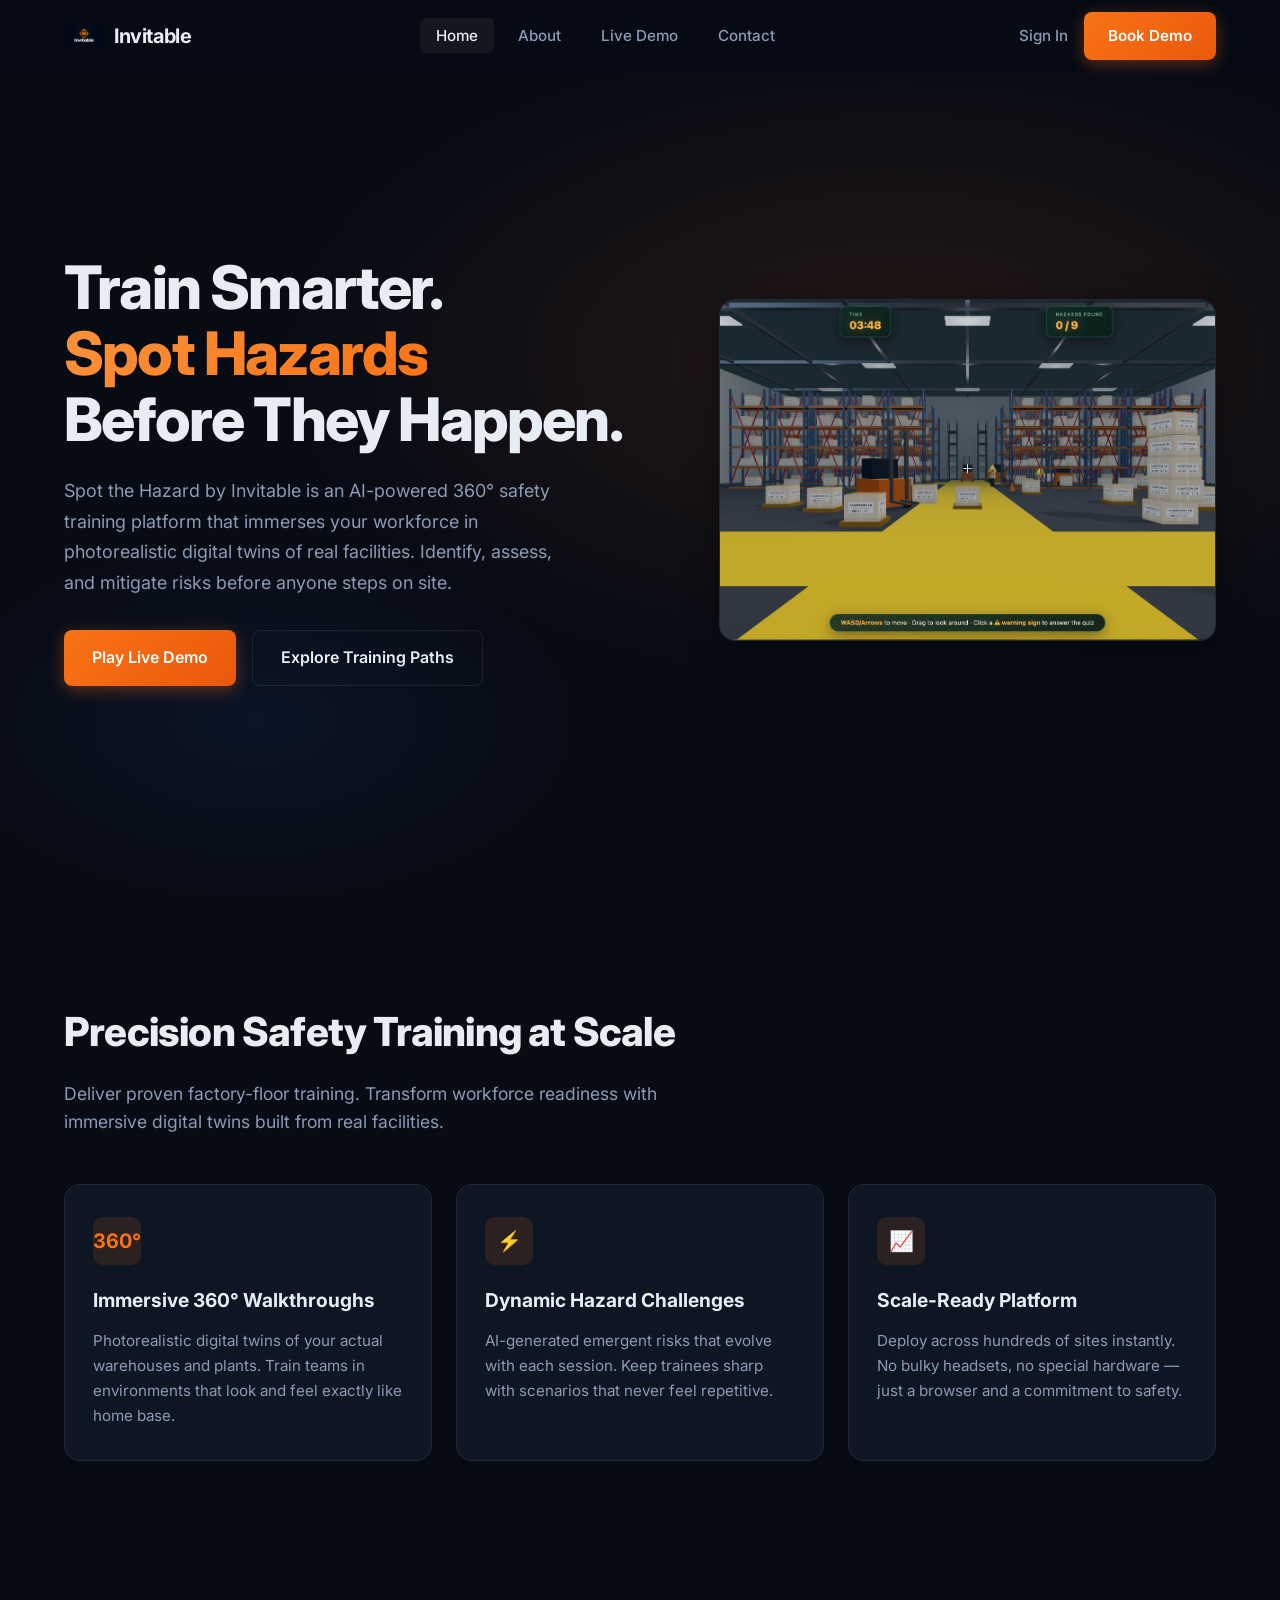
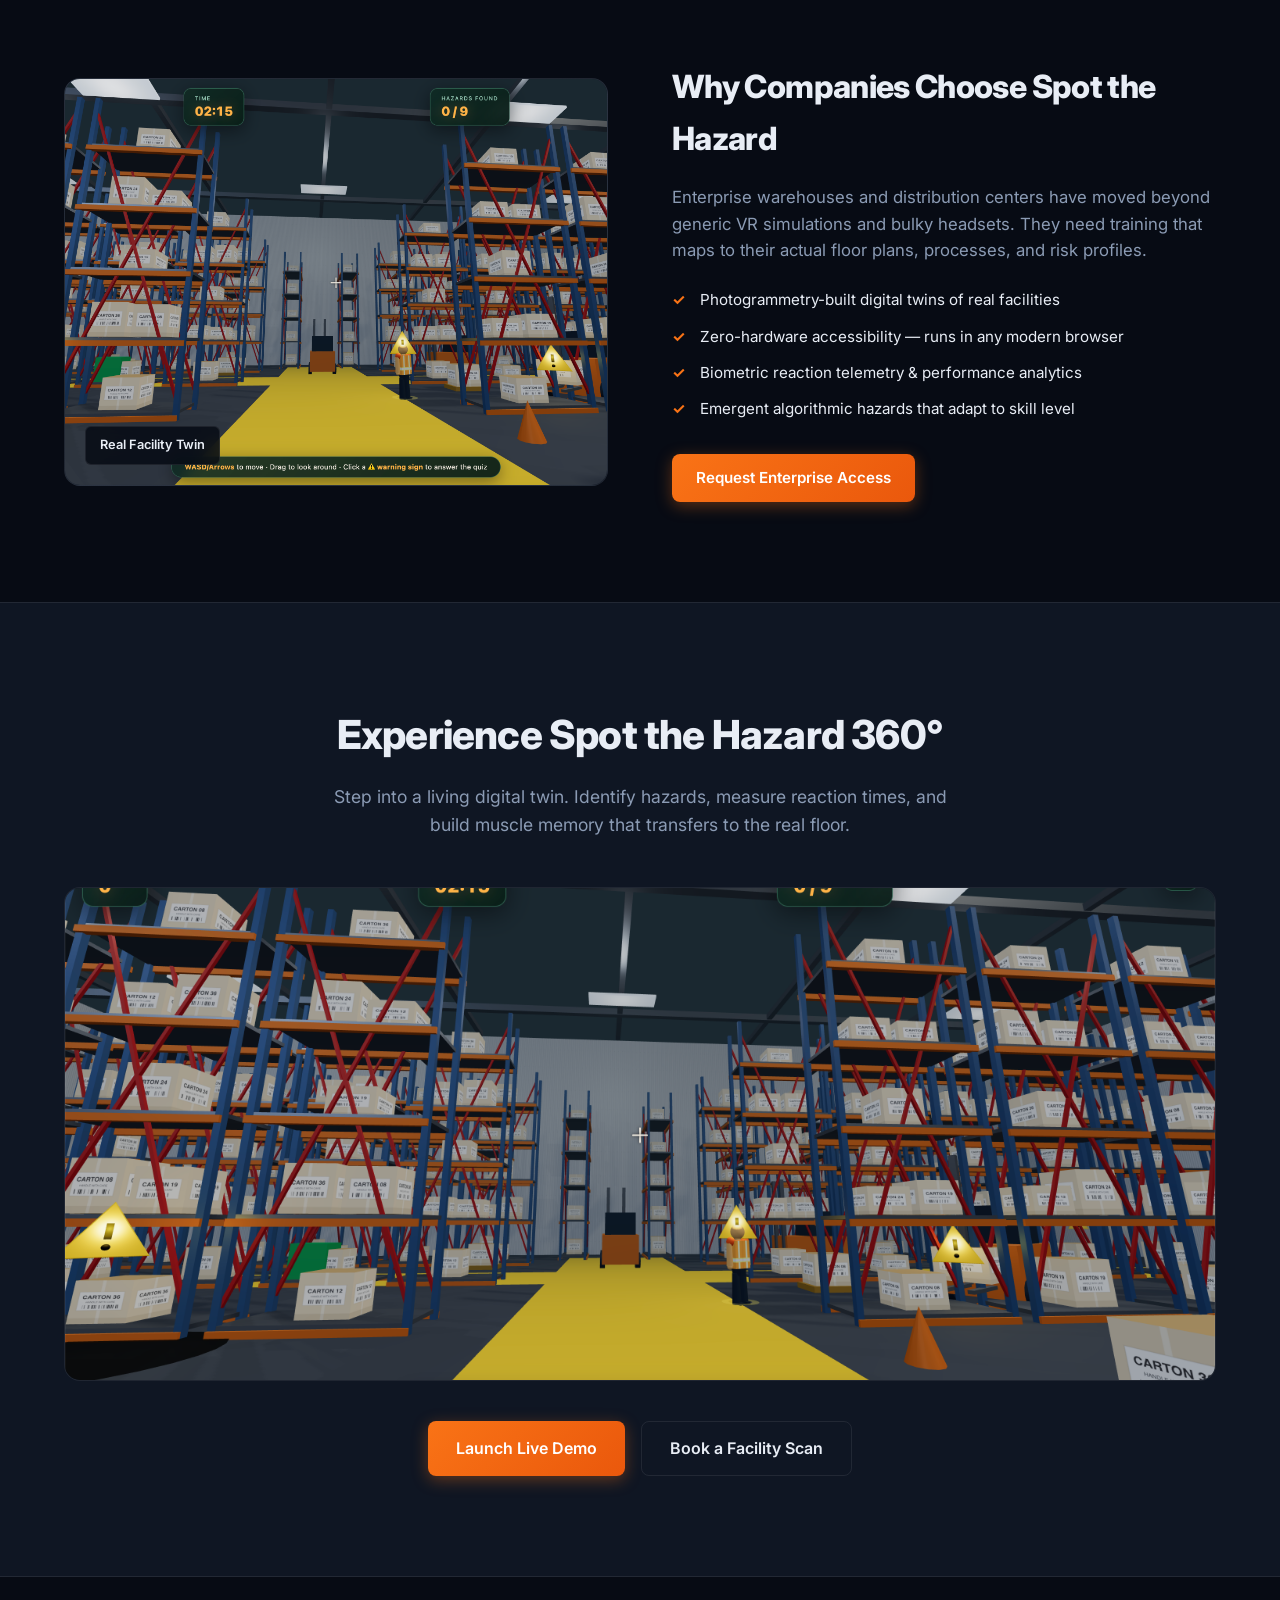
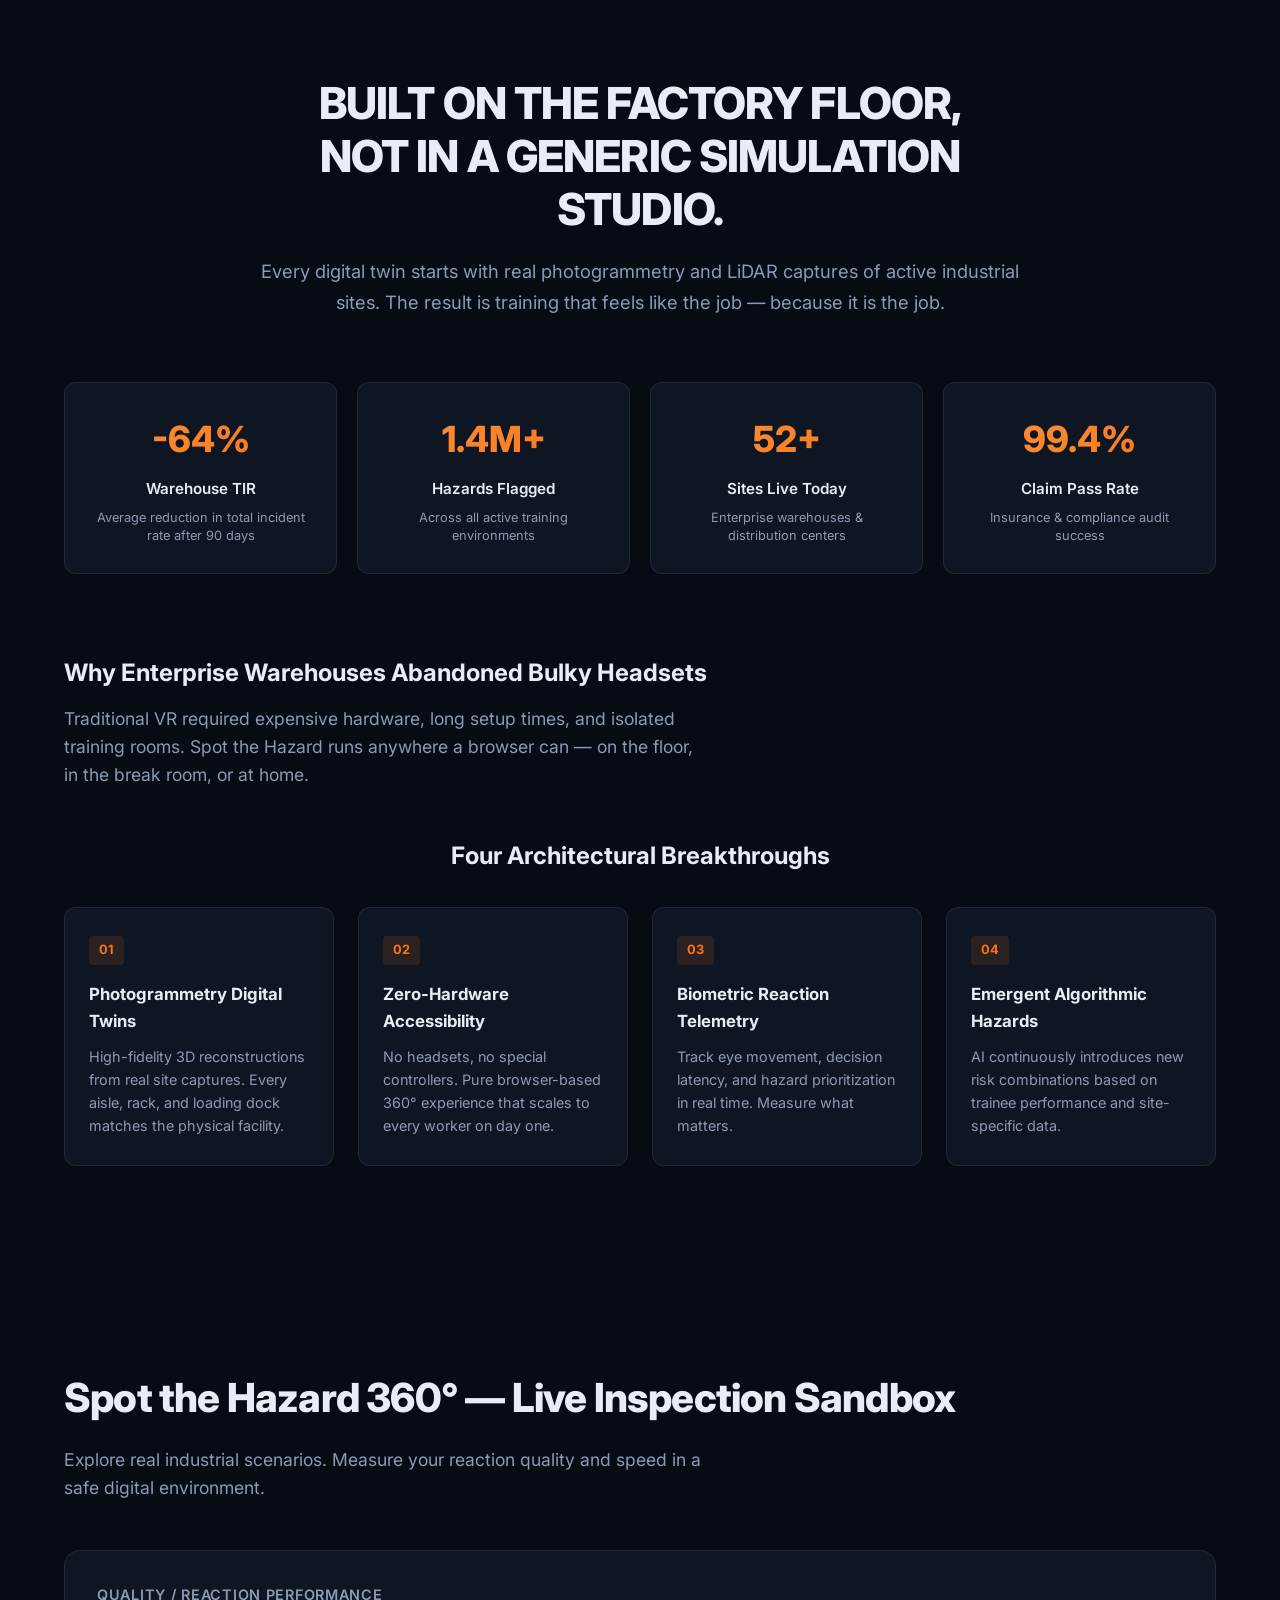
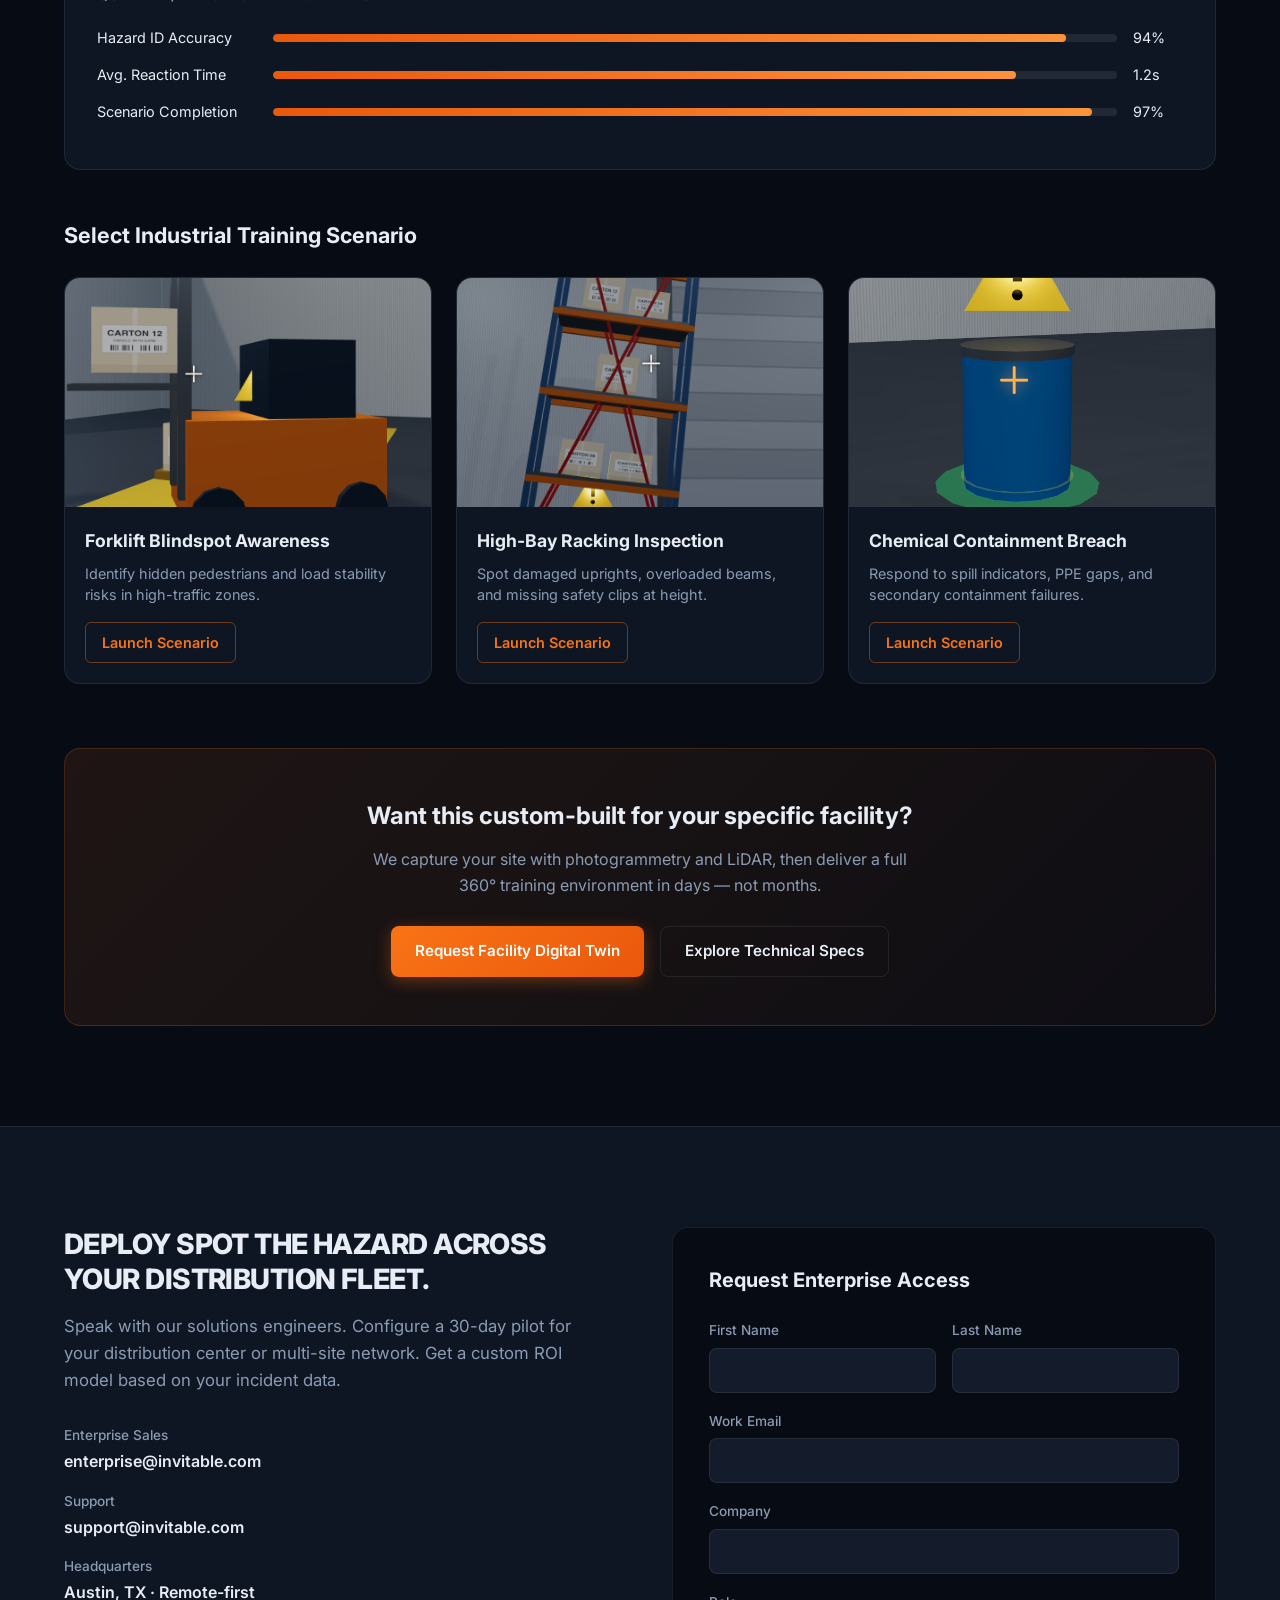
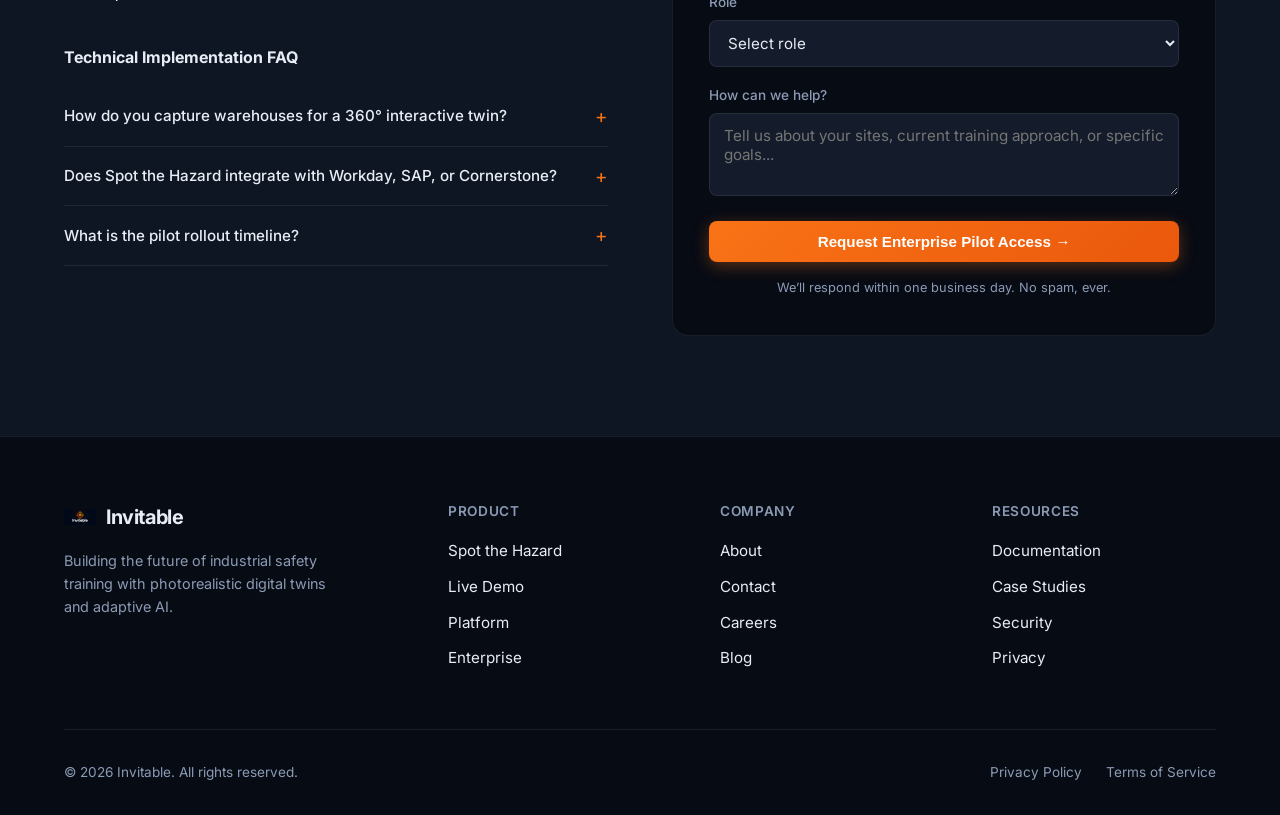
==== index.html @ eff4cc91 "Commit for promo Website" ====
<!DOCTYPE html>
<html lang="en">
<head>
  <meta charset="UTF-8">
  <meta name="viewport" content="width=device-width, initial-scale=1.0">
  <title>Spot the Hazard — Invitable</title>
  <link rel="stylesheet" href="styles.css">
  <link rel="preconnect" href="https://fonts.googleapis.com">
  <link rel="preconnect" href="https://fonts.gstatic.com" crossorigin>
  <link href="https://fonts.googleapis.com/css2?family=Inter:wght@400;500;600;700;800&display=swap" rel="stylesheet">
</head>
<body>
  <!-- Navigation -->
  <nav class="navbar" id="navbar">
    <div class="nav-container">
      <a href="#home" class="logo-link">
        <img src="assets/logo.png" alt="Invitable Logo" class="logo-img">
        <span class="logo-text">Invitable</span>
      </a>
      <ul class="nav-links">
        <li><a href="#home" class="nav-link active">Home</a></li>
        <li><a href="#about" class="nav-link">About</a></li>
        <li><a href="#demo" class="nav-link">Live Demo</a></li>
        <li><a href="#contact" class="nav-link">Contact</a></li>
      </ul>
      <div class="nav-actions">
        <a href="#contact" class="btn-text">Sign In</a>
        <a href="#contact" class="btn-primary">Book Demo</a>
      </div>
      <button class="mobile-toggle" id="mobileToggle" aria-label="Toggle menu">
        <span></span><span></span><span></span>
      </button>
    </div>
  </nav>

  <!-- Hero Section -->
  <section id="home" class="hero">
    <div class="hero-bg"></div>
    <div class="container hero-content">
      <div class="hero-text">
        <h1>Train Smarter.<br><span class="highlight">Spot Hazards</span><br>Before They Happen.</h1>
        <p class="hero-desc">
          Spot the Hazard by Invitable is an AI-powered 360° safety training platform that immerses your workforce in photorealistic digital twins of real facilities. Identify, assess, and mitigate risks before anyone steps on site.
        </p>
        <div class="hero-btns">
          <a href="spot_the_hazard.html" class="btn-primary btn-lg" target="_blank" rel="noopener">Play Live Demo</a>
          <a href="#about" class="btn-secondary btn-lg">Explore Training Paths</a>
        </div>
      </div>
      <div class="hero-visual">
        <div class="hero-card">
          <div class="hero-image-placeholder">
            <img src="assets/hero-warehouse.png" alt="Interactive warehouse training scene from Spot the Hazard" class="section-img">
          </div>
        </div>
      </div>
    </div>
  </section>

  <!-- Precision Training -->
  <section class="section precision">
    <div class="container">
      <div class="section-header">
        <h2>Precision Safety Training at Scale</h2>
        <p>Deliver proven factory-floor training. Transform workforce readiness with immersive digital twins built from real facilities.</p>
      </div>
      <div class="cards-grid three-col">
        <div class="feature-card">
          <div class="card-icon">360°</div>
          <h3>Immersive 360° Walkthroughs</h3>
          <p>Photorealistic digital twins of your actual warehouses and plants. Train teams in environments that look and feel exactly like home base.</p>
        </div>
        <div class="feature-card">
          <div class="card-icon">⚡</div>
          <h3>Dynamic Hazard Challenges</h3>
          <p>AI-generated emergent risks that evolve with each session. Keep trainees sharp with scenarios that never feel repetitive.</p>
        </div>
        <div class="feature-card">
          <div class="card-icon">📈</div>
          <h3>Scale-Ready Platform</h3>
          <p>Deploy across hundreds of sites instantly. No bulky headsets, no special hardware — just a browser and a commitment to safety.</p>
        </div>
      </div>
    </div>
  </section>

  <!-- Why Companies Choose -->
  <section class="section why-choose">
    <div class="container">
      <div class="two-col">
        <div class="why-image">
          <div class="image-placeholder warehouse-2">
            <img src="assets/warehouse-twin.png" alt="Photorealistic digital twin of a warehouse facility" class="section-img">
            <span class="badge">Real Facility Twin</span>
          </div>
        </div>
        <div class="why-content">
          <h2>Why Companies Choose Spot the Hazard</h2>
          <p>Enterprise warehouses and distribution centers have moved beyond generic VR simulations and bulky headsets. They need training that maps to their actual floor plans, processes, and risk profiles.</p>
          <ul class="check-list">
            <li>Photogrammetry-built digital twins of real facilities</li>
            <li>Zero-hardware accessibility — runs in any modern browser</li>
            <li>Biometric reaction telemetry & performance analytics</li>
            <li>Emergent algorithmic hazards that adapt to skill level</li>
          </ul>
          <a href="#contact" class="btn-primary">Request Enterprise Access</a>
        </div>
      </div>
    </div>
  </section>

  <!-- Experience 360 -->
  <section class="section experience">
    <div class="container">
      <div class="section-header center">
        <h2>Experience Spot the Hazard 360°</h2>
        <p>Step into a living digital twin. Identify hazards, measure reaction times, and build muscle memory that transfers to the real floor.</p>
      </div>
      <div class="experience-visual">
        <div class="large-image-placeholder">
          <img src="assets/experience-scene.png" alt="360° warehouse scene with forklift and hazard markers" class="section-img">
        </div>
      </div>
      <div class="cta-row">
        <a href="spot_the_hazard.html" class="btn-primary btn-lg" target="_blank" rel="noopener">Launch Live Demo</a>
        <a href="#contact" class="btn-secondary btn-lg">Book a Facility Scan</a>
      </div>
    </div>
  </section>

  <!-- About Section -->
  <section id="about" class="section about">
    <div class="container">
      <div class="about-hero">
        <h2>BUILT ON THE FACTORY FLOOR,<br>NOT IN A GENERIC SIMULATION STUDIO.</h2>
        <p class="about-lead">Every digital twin starts with real photogrammetry and LiDAR captures of active industrial sites. The result is training that feels like the job — because it is the job.</p>
      </div>

      <div class="stats-grid">
        <div class="stat-card">
          <div class="stat-value">-64%</div>
          <div class="stat-label">Warehouse TIR</div>
          <div class="stat-desc">Average reduction in total incident rate after 90 days</div>
        </div>
        <div class="stat-card">
          <div class="stat-value">1.4M+</div>
          <div class="stat-label">Hazards Flagged</div>
          <div class="stat-desc">Across all active training environments</div>
        </div>
        <div class="stat-card">
          <div class="stat-value">52+</div>
          <div class="stat-label">Sites Live Today</div>
          <div class="stat-desc">Enterprise warehouses & distribution centers</div>
        </div>
        <div class="stat-card">
          <div class="stat-value">99.4%</div>
          <div class="stat-label">Claim Pass Rate</div>
          <div class="stat-desc">Insurance & compliance audit success</div>
        </div>
      </div>

      <div class="section-header">
        <h3>Why Enterprise Warehouses Abandoned Bulky Headsets</h3>
        <p>Traditional VR required expensive hardware, long setup times, and isolated training rooms. Spot the Hazard runs anywhere a browser can — on the floor, in the break room, or at home.</p>
      </div>

      <div class="breakthroughs">
        <h3>Four Architectural Breakthroughs</h3>
        <div class="cards-grid four-col">
          <div class="break-card">
            <span class="break-num">01</span>
            <h4>Photogrammetry Digital Twins</h4>
            <p>High-fidelity 3D reconstructions from real site captures. Every aisle, rack, and loading dock matches the physical facility.</p>
          </div>
          <div class="break-card">
            <span class="break-num">02</span>
            <h4>Zero-Hardware Accessibility</h4>
            <p>No headsets, no special controllers. Pure browser-based 360° experience that scales to every worker on day one.</p>
          </div>
          <div class="break-card">
            <span class="break-num">03</span>
            <h4>Biometric Reaction Telemetry</h4>
            <p>Track eye movement, decision latency, and hazard prioritization in real time. Measure what matters.</p>
          </div>
          <div class="break-card">
            <span class="break-num">04</span>
            <h4>Emergent Algorithmic Hazards</h4>
            <p>AI continuously introduces new risk combinations based on trainee performance and site-specific data.</p>
          </div>
        </div>
      </div>
    </div>
  </section>

  <!-- Demo Section -->
  <section id="demo" class="section demo">
    <div class="container">
      <div class="section-header">
        <h2>Spot the Hazard 360° — Live Inspection Sandbox</h2>
        <p>Explore real industrial scenarios. Measure your reaction quality and speed in a safe digital environment.</p>
      </div>

      <div class="demo-metrics">
        <div class="metric">
          <span class="metric-label">Quality / Reaction Performance</span>
          <div class="metric-bars">
            <div class="bar-row"><span>Hazard ID Accuracy</span><div class="bar"><div class="fill" style="width:94%"></div></div><span>94%</span></div>
            <div class="bar-row"><span>Avg. Reaction Time</span><div class="bar"><div class="fill" style="width:88%"></div></div><span>1.2s</span></div>
            <div class="bar-row"><span>Scenario Completion</span><div class="bar"><div class="fill" style="width:97%"></div></div><span>97%</span></div>
          </div>
        </div>
      </div>

      <h3 class="scenarios-title">Select Industrial Training Scenario</h3>
      <div class="scenarios-grid">
        <div class="scenario-card">
          <div class="scenario-img forklift">
            <img src="assets/scenario-forklift.png" alt="Forklift blindspot hazard training scene" class="section-img">
          </div>
          <h4>Forklift Blindspot Awareness</h4>
          <p>Identify hidden pedestrians and load stability risks in high-traffic zones.</p>
          <a href="spot_the_hazard.html" class="btn-outline" target="_blank" rel="noopener">Launch Scenario</a>
        </div>
        <div class="scenario-card">
          <div class="scenario-img racking">
            <img src="assets/scenario-racking.png" alt="High-bay racking inspection hazard scene" class="section-img">
          </div>
          <h4>High-Bay Racking Inspection</h4>
          <p>Spot damaged uprights, overloaded beams, and missing safety clips at height.</p>
          <a href="spot_the_hazard.html" class="btn-outline" target="_blank" rel="noopener">Launch Scenario</a>
        </div>
        <div class="scenario-card">
          <div class="scenario-img chemical">
            <img src="assets/scenario-chemical.png" alt="Chemical containment breach hazard scene" class="section-img">
          </div>
          <h4>Chemical Containment Breach</h4>
          <p>Respond to spill indicators, PPE gaps, and secondary containment failures.</p>
          <a href="spot_the_hazard.html" class="btn-outline" target="_blank" rel="noopener">Launch Scenario</a>
        </div>
      </div>

      <div class="custom-cta">
        <h3>Want this custom-built for your specific facility?</h3>
        <p>We capture your site with photogrammetry and LiDAR, then deliver a full 360° training environment in days — not months.</p>
        <div class="cta-btns">
          <a href="#contact" class="btn-primary">Request Facility Digital Twin</a>
          <a href="#contact" class="btn-secondary">Explore Technical Specs</a>
        </div>
      </div>
    </div>
  </section>

  <!-- Contact Section -->
  <section id="contact" class="section contact">
    <div class="container">
      <div class="contact-grid">
        <div class="contact-info">
          <h2>DEPLOY SPOT THE HAZARD ACROSS YOUR DISTRIBUTION FLEET.</h2>
          <p>Speak with our solutions engineers. Configure a 30-day pilot for your distribution center or multi-site network. Get a custom ROI model based on your incident data.</p>
          
          <div class="contact-details">
            <div class="detail">
              <strong>Enterprise Sales</strong>
              <span>enterprise@invitable.com</span>
            </div>
            <div class="detail">
              <strong>Support</strong>
              <span>support@invitable.com</span>
            </div>
            <div class="detail">
              <strong>Headquarters</strong>
              <span>Austin, TX · Remote-first</span>
            </div>
          </div>

          <div class="faq-preview">
            <h4>Technical Implementation FAQ</h4>
            <details>
              <summary>How do you capture warehouses for a 360° interactive twin?</summary>
              <p>We use a combination of high-resolution photogrammetry and LiDAR scanning. A typical distribution center can be captured in 1–2 days with minimal operational disruption.</p>
            </details>
            <details>
              <summary>Does Spot the Hazard integrate with Workday, SAP, or Cornerstone?</summary>
              <p>Yes. We provide SSO (SAML/OIDC), SCIM provisioning, and learning-record exports that plug into major LMS and HCM platforms.</p>
            </details>
            <details>
              <summary>What is the pilot rollout timeline?</summary>
              <p>Most enterprise pilots go live within 3–4 weeks of signed agreement, including facility capture, twin build, and first cohort training.</p>
            </details>
          </div>
        </div>

        <div class="contact-form-wrap">
          <form class="contact-form" id="contactForm">
            <h3>Request Enterprise Access</h3>
            <div class="form-row">
              <div class="form-group">
                <label for="firstName">First Name</label>
                <input type="text" id="firstName" name="firstName" required>
              </div>
              <div class="form-group">
                <label for="lastName">Last Name</label>
                <input type="text" id="lastName" name="lastName" required>
              </div>
            </div>
            <div class="form-group">
              <label for="email">Work Email</label>
              <input type="email" id="email" name="email" required>
            </div>
            <div class="form-group">
              <label for="company">Company</label>
              <input type="text" id="company" name="company" required>
            </div>
            <div class="form-group">
              <label for="role">Role</label>
              <select id="role" name="role">
                <option value="">Select role</option>
                <option>Safety Director / EHS</option>
                <option>Operations / Warehouse Manager</option>
                <option>Learning & Development</option>
                <option>VP / C-Level</option>
                <option>Other</option>
              </select>
            </div>
            <div class="form-group">
              <label for="message">How can we help?</label>
              <textarea id="message" name="message" rows="3" placeholder="Tell us about your sites, current training approach, or specific goals..."></textarea>
            </div>
            <button type="submit" class="btn-primary btn-full">Request Enterprise Pilot Access →</button>
            <p class="form-note">We’ll respond within one business day. No spam, ever.</p>
          </form>
        </div>
      </div>
    </div>
  </section>

  <!-- Footer -->
  <footer class="footer">
    <div class="container">
      <div class="footer-grid">
        <div class="footer-brand">
          <a href="#home" class="logo-link">
            <img src="assets/logo.png" alt="Invitable" class="logo-img small">
            <span class="logo-text">Invitable</span>
          </a>
          <p>Building the future of industrial safety training with photorealistic digital twins and adaptive AI.</p>
        </div>
        <div class="footer-col">
          <h5>Product</h5>
          <ul>
            <li><a href="#home">Spot the Hazard</a></li>
            <li><a href="#demo">Live Demo</a></li>
            <li><a href="#about">Platform</a></li>
            <li><a href="#contact">Enterprise</a></li>
          </ul>
        </div>
        <div class="footer-col">
          <h5>Company</h5>
          <ul>
            <li><a href="#about">About</a></li>
            <li><a href="#contact">Contact</a></li>
            <li><a href="#">Careers</a></li>
            <li><a href="#">Blog</a></li>
          </ul>
        </div>
        <div class="footer-col">
          <h5>Resources</h5>
          <ul>
            <li><a href="#">Documentation</a></li>
            <li><a href="#">Case Studies</a></li>
            <li><a href="#">Security</a></li>
            <li><a href="#">Privacy</a></li>
          </ul>
        </div>
      </div>
      <div class="footer-bottom">
        <p>© 2026 Invitable. All rights reserved.</p>
        <div class="footer-links">
          <a href="#">Privacy Policy</a>
          <a href="#">Terms of Service</a>
        </div>
      </div>
    </div>
  </footer>

  <script>
    // Smooth scroll & active nav
    document.querySelectorAll('a[href^="#"]').forEach(anchor => {
      anchor.addEventListener('click', function (e) {
        e.preventDefault();
        const target = document.querySelector(this.getAttribute('href'));
        if (target) {
          target.scrollIntoView({ behavior: 'smooth', block: 'start' });
        }
        // Close mobile menu
        document.querySelector('.nav-links').classList.remove('open');
        document.querySelector('.nav-actions').classList.remove('open');
      });
    });

    // Active link on scroll
    const sections = document.querySelectorAll('section[id]');
    const navLinks = document.querySelectorAll('.nav-link');

    window.addEventListener('scroll', () => {
      let current = '';
      sections.forEach(section => {
        const sectionTop = section.offsetTop - 100;
        if (scrollY >= sectionTop) {
          current = section.getAttribute('id');
        }
      });
      navLinks.forEach(link => {
        link.classList.remove('active');
        if (link.getAttribute('href') === '#' + current) {
          link.classList.add('active');
        }
      });

      // Navbar background
      const navbar = document.getElementById('navbar');
      if (window.scrollY > 50) {
        navbar.classList.add('scrolled');
      } else {
        navbar.classList.remove('scrolled');
      }
    });

    // Mobile toggle
    document.getElementById('mobileToggle').addEventListener('click', () => {
      document.querySelector('.nav-links').classList.toggle('open');
      document.querySelector('.nav-actions').classList.toggle('open');
    });

    // Form submit
    document.getElementById('contactForm').addEventListener('submit', function(e) {
      e.preventDefault();
      const btn = this.querySelector('button');
      btn.textContent = 'Request Sent ✓';
      btn.disabled = true;
      btn.style.background = '#16a34a';
      setTimeout(() => {
        btn.textContent = 'Request Enterprise Pilot Access →';
        btn.disabled = false;
        btn.style.background = '';
        this.reset();
      }, 3000);
    });
  </script>
</body>
</html>
---- styles.css ----
/* ===== Reset & Base ===== */
*, *::before, *::after {
  box-sizing: border-box;
  margin: 0;
  padding: 0;
}

:root {
  --bg: #070b14;
  --bg-card: #0f1623;
  --bg-elevated: #141c2b;
  --text: #e8edf5;
  --text-muted: #8b9bb4;
  --orange: #f97316;
  --orange-light: #fb923c;
  --orange-dark: #ea580c;
  --border: rgba(255, 255, 255, 0.08);
  --radius: 12px;
  --radius-lg: 16px;
  --shadow: 0 8px 32px rgba(0, 0, 0, 0.4);
  --font: 'Inter', -apple-system, BlinkMacSystemFont, sans-serif;
}

html {
  scroll-behavior: smooth;
  scroll-padding-top: 80px;
}

body {
  font-family: var(--font);
  background: var(--bg);
  color: var(--text);
  line-height: 1.6;
  overflow-x: hidden;
}

a {
  color: inherit;
  text-decoration: none;
}

img {
  max-width: 100%;
  display: block;
}

ul {
  list-style: none;
}

.container {
  max-width: 1200px;
  margin: 0 auto;
  padding: 0 24px;
}

/* ===== Buttons ===== */
.btn-primary {
  display: inline-flex;
  align-items: center;
  justify-content: center;
  gap: 8px;
  background: linear-gradient(135deg, var(--orange), var(--orange-dark));
  color: #fff;
  font-weight: 600;
  font-size: 0.95rem;
  padding: 12px 24px;
  border-radius: 8px;
  border: none;
  cursor: pointer;
  transition: all 0.2s ease;
  box-shadow: 0 4px 16px rgba(249, 115, 22, 0.35);
}

.btn-primary:hover {
  transform: translateY(-1px);
  box-shadow: 0 6px 24px rgba(249, 115, 22, 0.5);
  background: linear-gradient(135deg, var(--orange-light), var(--orange));
}

.btn-secondary {
  display: inline-flex;
  align-items: center;
  justify-content: center;
  background: transparent;
  color: var(--text);
  font-weight: 600;
  font-size: 0.95rem;
  padding: 12px 24px;
  border-radius: 8px;
  border: 1px solid var(--border);
  cursor: pointer;
  transition: all 0.2s ease;
}

.btn-secondary:hover {
  border-color: rgba(255, 255, 255, 0.2);
  background: rgba(255, 255, 255, 0.04);
}

.btn-outline {
  display: inline-flex;
  align-items: center;
  color: var(--orange);
  font-weight: 600;
  font-size: 0.9rem;
  padding: 8px 16px;
  border: 1px solid rgba(249, 115, 22, 0.4);
  border-radius: 6px;
  transition: all 0.2s;
}

.btn-outline:hover {
  background: rgba(249, 115, 22, 0.1);
  border-color: var(--orange);
}

.btn-lg {
  padding: 14px 28px;
  font-size: 1rem;
}

.btn-full {
  width: 100%;
}

.btn-text {
  color: var(--text-muted);
  font-weight: 500;
  font-size: 0.95rem;
  transition: color 0.2s;
}

.btn-text:hover {
  color: var(--text);
}

/* ===== Navbar ===== */
.navbar {
  position: fixed;
  top: 0;
  left: 0;
  right: 0;
  z-index: 1000;
  background: rgba(7, 11, 20, 0.8);
  backdrop-filter: blur(16px);
  border-bottom: 1px solid transparent;
  transition: all 0.3s ease;
}

.navbar.scrolled {
  background: rgba(7, 11, 20, 0.95);
  border-bottom-color: var(--border);
}

.nav-container {
  max-width: 1200px;
  margin: 0 auto;
  padding: 0 24px;
  height: 72px;
  display: flex;
  align-items: center;
  justify-content: space-between;
  gap: 24px;
}

.logo-link {
  display: flex;
  align-items: center;
  gap: 10px;
  flex-shrink: 0;
}

.logo-img {
  width: 40px;
  height: 40px;
  object-fit: contain;
}

.logo-img.small {
  width: 32px;
  height: 32px;
}

.logo-text {
  font-weight: 700;
  font-size: 1.25rem;
  letter-spacing: -0.02em;
}

.nav-links {
  display: flex;
  align-items: center;
  gap: 8px;
}

.nav-link {
  padding: 8px 16px;
  font-size: 0.95rem;
  font-weight: 500;
  color: var(--text-muted);
  border-radius: 6px;
  transition: all 0.2s;
}

.nav-link:hover,
.nav-link.active {
  color: var(--text);
  background: rgba(255, 255, 255, 0.05);
}

.nav-actions {
  display: flex;
  align-items: center;
  gap: 16px;
}

.mobile-toggle {
  display: none;
  flex-direction: column;
  gap: 5px;
  background: none;
  border: none;
  cursor: pointer;
  padding: 8px;
}

.mobile-toggle span {
  display: block;
  width: 22px;
  height: 2px;
  background: var(--text);
  border-radius: 1px;
  transition: all 0.3s;
}

/* ===== Hero ===== */
.hero {
  position: relative;
  min-height: 100vh;
  display: flex;
  align-items: center;
  padding: 120px 0 80px;
  overflow: hidden;
}

.hero-bg {
  position: absolute;
  inset: 0;
  background: 
    radial-gradient(ellipse 80% 60% at 70% 40%, rgba(249, 115, 22, 0.12) 0%, transparent 60%),
    radial-gradient(ellipse 50% 40% at 20% 80%, rgba(59, 130, 246, 0.08) 0%, transparent 50%);
  pointer-events: none;
}

.hero-content {
  display: grid;
  grid-template-columns: 1.1fr 0.9fr;
  gap: 48px;
  align-items: center;
  position: relative;
  z-index: 1;
}

.hero-text h1 {
  font-size: clamp(2.5rem, 5vw, 3.75rem);
  font-weight: 800;
  line-height: 1.1;
  letter-spacing: -0.03em;
  margin-bottom: 24px;
}

.highlight {
  background: linear-gradient(135deg, var(--orange-light), var(--orange));
  -webkit-background-clip: text;
  -webkit-text-fill-color: transparent;
  background-clip: text;
}

.hero-desc {
  font-size: 1.125rem;
  color: var(--text-muted);
  max-width: 520px;
  margin-bottom: 32px;
  line-height: 1.7;
}

.hero-btns {
  display: flex;
  flex-wrap: wrap;
  gap: 16px;
}

.hero-visual {
  position: relative;
}

.hero-card {
  background: var(--bg-card);
  border: 1px solid var(--border);
  border-radius: var(--radius-lg);
  overflow: hidden;
  box-shadow: var(--shadow);
}

.hero-image-placeholder {
  aspect-ratio: 16 / 11;
  background: linear-gradient(145deg, #1a2332 0%, #0d1420 100%);
  position: relative;
  overflow: hidden;
}

.hero-image-placeholder .section-img {
  width: 100%;
  height: 100%;
  object-fit: cover;
  display: block;
}

.scene-overlay {
  position: absolute;
  inset: 0;
  display: flex;
  flex-direction: column;
  align-items: flex-end;
  justify-content: space-between;
  padding: 20px 24px;
  pointer-events: none;
  background: linear-gradient(to top, rgba(7,11,20,0.55) 0%, transparent 45%);
}

.scene-overlay {
  display: flex;
  flex-direction: column;
  align-items: center;
  gap: 8px;
  z-index: 2;
}

.pts-badge {
  background: linear-gradient(135deg, var(--orange), var(--orange-dark));
  color: #fff;
  font-weight: 700;
  font-size: 0.85rem;
  padding: 6px 14px;
  border-radius: 20px;
  letter-spacing: 0.02em;
}

.scene-label {
  font-size: 0.8rem;
  color: var(--text-muted);
}

/* ===== Sections ===== */
.section {
  padding: 100px 0;
}

.section-header {
  margin-bottom: 48px;
}

.section-header.center {
  text-align: center;
}

.section-header h2 {
  font-size: clamp(1.75rem, 3.5vw, 2.5rem);
  font-weight: 800;
  letter-spacing: -0.02em;
  margin-bottom: 16px;
}

.section-header h3 {
  font-size: 1.5rem;
  font-weight: 700;
  margin-bottom: 12px;
}

.section-header p {
  color: var(--text-muted);
  font-size: 1.1rem;
  max-width: 640px;
}

.section-header.center p {
  margin: 0 auto;
}

/* ===== Cards ===== */
.cards-grid {
  display: grid;
  gap: 24px;
}

.cards-grid.three-col {
  grid-template-columns: repeat(3, 1fr);
}

.cards-grid.four-col {
  grid-template-columns: repeat(4, 1fr);
}

.feature-card {
  background: var(--bg-card);
  border: 1px solid var(--border);
  border-radius: var(--radius-lg);
  padding: 32px 28px;
  transition: all 0.3s ease;
}

.feature-card:hover {
  border-color: rgba(249, 115, 22, 0.3);
  transform: translateY(-4px);
  box-shadow: 0 12px 40px rgba(0, 0, 0, 0.3);
}

.card-icon {
  width: 48px;
  height: 48px;
  background: rgba(249, 115, 22, 0.12);
  border-radius: 10px;
  display: flex;
  align-items: center;
  justify-content: center;
  font-size: 1.25rem;
  font-weight: 700;
  color: var(--orange);
  margin-bottom: 20px;
}

.feature-card h3 {
  font-size: 1.2rem;
  font-weight: 700;
  margin-bottom: 12px;
}

.feature-card p {
  color: var(--text-muted);
  font-size: 0.95rem;
  line-height: 1.65;
}

/* ===== Why Choose ===== */
.two-col {
  display: grid;
  grid-template-columns: 1fr 1fr;
  gap: 64px;
  align-items: center;
}

.image-placeholder {
  aspect-ratio: 4 / 3;
  background: linear-gradient(145deg, #1a2332, #0d1420);
  border-radius: var(--radius-lg);
  border: 1px solid var(--border);
  position: relative;
  overflow: hidden;
}

.image-placeholder .section-img {
  width: 100%;
  height: 100%;
  object-fit: cover;
  display: block;
}

.warehouse-2 {
  /* image provided via <img> */
}

.badge {
  position: absolute;
  bottom: 20px;
  left: 20px;
  background: rgba(7, 11, 20, 0.85);
  backdrop-filter: blur(8px);
  color: var(--text);
  font-size: 0.8rem;
  font-weight: 600;
  padding: 8px 14px;
  border-radius: 6px;
  border: 1px solid var(--border);
}

.why-content h2 {
  font-size: 2rem;
  font-weight: 800;
  letter-spacing: -0.02em;
  margin-bottom: 20px;
}

.why-content > p {
  color: var(--text-muted);
  margin-bottom: 24px;
  font-size: 1.05rem;
}

.check-list {
  margin-bottom: 32px;
}

.check-list li {
  position: relative;
  padding-left: 28px;
  margin-bottom: 12px;
  color: var(--text);
  font-size: 0.95rem;
}

.check-list li::before {
  content: '✓';
  position: absolute;
  left: 0;
  color: var(--orange);
  font-weight: 700;
}

/* ===== Experience ===== */
.experience {
  background: var(--bg-card);
  border-top: 1px solid var(--border);
  border-bottom: 1px solid var(--border);
}

.experience-visual {
  margin-bottom: 40px;
}

.large-image-placeholder {
  aspect-ratio: 21 / 9;
  border-radius: var(--radius-lg);
  overflow: hidden;
  border: 1px solid var(--border);
  position: relative;
  background: #0d1420;
}

.large-image-placeholder .section-img {
  width: 100%;
  height: 100%;
  object-fit: cover;
  display: block;
}

.scene-stats {
  position: absolute;
  bottom: 0;
  left: 0;
  right: 0;
  display: flex;
  gap: 48px;
  justify-content: center;
  padding: 28px 32px;
  z-index: 2;
  background: linear-gradient(to top, rgba(7,11,20,0.9), transparent);
}

.scene-stats span {
  text-align: center;
  font-size: 0.9rem;
  color: var(--text-muted);
}

.scene-stats strong {
  display: block;
  font-size: 1.5rem;
  font-weight: 800;
  color: var(--text);
  margin-bottom: 4px;
}

.cta-row {
  display: flex;
  justify-content: center;
  gap: 16px;
  flex-wrap: wrap;
}

/* ===== About ===== */
.about-hero {
  text-align: center;
  max-width: 800px;
  margin: 0 auto 64px;
}

.about-hero h2 {
  font-size: clamp(1.75rem, 3.5vw, 2.75rem);
  font-weight: 800;
  letter-spacing: -0.02em;
  line-height: 1.2;
  margin-bottom: 20px;
}

.about-lead {
  font-size: 1.15rem;
  color: var(--text-muted);
  line-height: 1.7;
}

.stats-grid {
  display: grid;
  grid-template-columns: repeat(4, 1fr);
  gap: 20px;
  margin-bottom: 80px;
}

.stat-card {
  background: var(--bg-card);
  border: 1px solid var(--border);
  border-radius: var(--radius);
  padding: 28px 24px;
  text-align: center;
  transition: all 0.3s;
}

.stat-card:hover {
  border-color: rgba(249, 115, 22, 0.3);
}

.stat-value {
  font-size: 2.25rem;
  font-weight: 800;
  background: linear-gradient(135deg, var(--orange-light), var(--orange));
  -webkit-background-clip: text;
  -webkit-text-fill-color: transparent;
  background-clip: text;
  margin-bottom: 8px;
}

.stat-label {
  font-weight: 600;
  font-size: 0.95rem;
  margin-bottom: 8px;
}

.stat-desc {
  font-size: 0.8rem;
  color: var(--text-muted);
  line-height: 1.4;
}

.breakthroughs {
  margin-top: 48px;
}

.breakthroughs > h3 {
  font-size: 1.5rem;
  font-weight: 700;
  margin-bottom: 32px;
  text-align: center;
}

.break-card {
  background: var(--bg-card);
  border: 1px solid var(--border);
  border-radius: var(--radius);
  padding: 28px 24px;
  transition: all 0.3s;
}

.break-card:hover {
  border-color: rgba(249, 115, 22, 0.25);
}

.break-num {
  display: inline-block;
  font-size: 0.8rem;
  font-weight: 700;
  color: var(--orange);
  background: rgba(249, 115, 22, 0.12);
  padding: 4px 10px;
  border-radius: 4px;
  margin-bottom: 16px;
}

.break-card h4 {
  font-size: 1.05rem;
  font-weight: 700;
  margin-bottom: 10px;
}

.break-card p {
  font-size: 0.9rem;
  color: var(--text-muted);
  line-height: 1.6;
}

/* ===== Demo ===== */
.demo-metrics {
  background: var(--bg-card);
  border: 1px solid var(--border);
  border-radius: var(--radius-lg);
  padding: 32px;
  margin-bottom: 48px;
}

.metric-label {
  display: block;
  font-weight: 600;
  margin-bottom: 20px;
  color: var(--text-muted);
  font-size: 0.9rem;
  text-transform: uppercase;
  letter-spacing: 0.05em;
}

.bar-row {
  display: grid;
  grid-template-columns: 160px 1fr 50px;
  align-items: center;
  gap: 16px;
  margin-bottom: 14px;
  font-size: 0.9rem;
}

.bar {
  height: 8px;
  background: rgba(255, 255, 255, 0.08);
  border-radius: 4px;
  overflow: hidden;
}

.bar .fill {
  height: 100%;
  background: linear-gradient(90deg, var(--orange-dark), var(--orange-light));
  border-radius: 4px;
}

.scenarios-title {
  font-size: 1.35rem;
  font-weight: 700;
  margin-bottom: 24px;
}

.scenarios-grid {
  display: grid;
  grid-template-columns: repeat(3, 1fr);
  gap: 24px;
  margin-bottom: 64px;
}

.scenario-card {
  background: var(--bg-card);
  border: 1px solid var(--border);
  border-radius: var(--radius-lg);
  overflow: hidden;
  transition: all 0.3s;
}

.scenario-card:hover {
  border-color: rgba(249, 115, 22, 0.3);
  transform: translateY(-4px);
}

.scenario-img {
  aspect-ratio: 16 / 10;
  background: linear-gradient(145deg, #1a2332, #0d1420);
  overflow: hidden;
  position: relative;
}

.scenario-img .section-img {
  width: 100%;
  height: 100%;
  object-fit: cover;
  display: block;
  transition: transform 0.35s ease;
}

.scenario-card:hover .scenario-img .section-img {
  transform: scale(1.04);
}

.scenario-card h4 {
  font-size: 1.1rem;
  font-weight: 700;
  padding: 20px 20px 8px;
}

.scenario-card p {
  font-size: 0.9rem;
  color: var(--text-muted);
  padding: 0 20px 16px;
  line-height: 1.5;
}

.scenario-card .btn-outline {
  margin: 0 20px 20px;
}

.custom-cta {
  text-align: center;
  background: linear-gradient(135deg, rgba(249, 115, 22, 0.1), rgba(249, 115, 22, 0.03));
  border: 1px solid rgba(249, 115, 22, 0.2);
  border-radius: var(--radius-lg);
  padding: 48px 32px;
}

.custom-cta h3 {
  font-size: 1.5rem;
  font-weight: 700;
  margin-bottom: 12px;
}

.custom-cta p {
  color: var(--text-muted);
  max-width: 560px;
  margin: 0 auto 28px;
}

.cta-btns {
  display: flex;
  justify-content: center;
  gap: 16px;
  flex-wrap: wrap;
}

/* ===== Contact ===== */
.contact {
  background: var(--bg-card);
  border-top: 1px solid var(--border);
}

.contact-grid {
  display: grid;
  grid-template-columns: 1fr 1fr;
  gap: 64px;
  align-items: start;
}

.contact-info h2 {
  font-size: 1.75rem;
  font-weight: 800;
  letter-spacing: -0.02em;
  line-height: 1.25;
  margin-bottom: 16px;
}

.contact-info > p {
  color: var(--text-muted);
  margin-bottom: 32px;
  font-size: 1.05rem;
}

.contact-details {
  display: flex;
  flex-direction: column;
  gap: 16px;
  margin-bottom: 40px;
}

.detail {
  display: flex;
  flex-direction: column;
  gap: 2px;
}

.detail strong {
  font-size: 0.85rem;
  color: var(--text-muted);
  font-weight: 500;
}

.detail span {
  font-weight: 600;
}

.faq-preview h4 {
  font-size: 1rem;
  font-weight: 700;
  margin-bottom: 16px;
}

.faq-preview details {
  border-bottom: 1px solid var(--border);
  padding: 14px 0;
}

.faq-preview summary {
  font-weight: 500;
  font-size: 0.95rem;
  cursor: pointer;
  list-style: none;
  display: flex;
  justify-content: space-between;
  align-items: center;
}

.faq-preview summary::-webkit-details-marker {
  display: none;
}

.faq-preview summary::after {
  content: '+';
  font-size: 1.2rem;
  color: var(--orange);
  font-weight: 400;
}

.faq-preview details[open] summary::after {
  content: '−';
}

.faq-preview details p {
  margin-top: 12px;
  font-size: 0.9rem;
  color: var(--text-muted);
  line-height: 1.6;
}

.contact-form-wrap {
  background: var(--bg);
  border: 1px solid var(--border);
  border-radius: var(--radius-lg);
  padding: 36px;
}

.contact-form h3 {
  font-size: 1.25rem;
  font-weight: 700;
  margin-bottom: 24px;
}

.form-row {
  display: grid;
  grid-template-columns: 1fr 1fr;
  gap: 16px;
}

.form-group {
  margin-bottom: 18px;
}

.form-group label {
  display: block;
  font-size: 0.85rem;
  font-weight: 500;
  color: var(--text-muted);
  margin-bottom: 6px;
}

.form-group input,
.form-group select,
.form-group textarea {
  width: 100%;
  background: var(--bg-elevated);
  border: 1px solid var(--border);
  border-radius: 8px;
  padding: 12px 14px;
  color: var(--text);
  font-family: inherit;
  font-size: 0.95rem;
  transition: border-color 0.2s;
}

.form-group input:focus,
.form-group select:focus,
.form-group textarea:focus {
  outline: none;
  border-color: rgba(249, 115, 22, 0.5);
}

.form-group textarea {
  resize: vertical;
  min-height: 80px;
}

.form-note {
  font-size: 0.8rem;
  color: var(--text-muted);
  text-align: center;
  margin-top: 16px;
}

/* ===== Footer ===== */
.footer {
  background: var(--bg);
  border-top: 1px solid var(--border);
  padding: 64px 0 32px;
}

.footer-grid {
  display: grid;
  grid-template-columns: 1.5fr 1fr 1fr 1fr;
  gap: 48px;
  margin-bottom: 48px;
}

.footer-brand p {
  color: var(--text-muted);
  font-size: 0.9rem;
  margin-top: 16px;
  max-width: 280px;
  line-height: 1.6;
}

.footer-col h5 {
  font-size: 0.85rem;
  font-weight: 600;
  text-transform: uppercase;
  letter-spacing: 0.05em;
  color: var(--text-muted);
  margin-bottom: 16px;
}

.footer-col ul li {
  margin-bottom: 10px;
}

.footer-col a {
  font-size: 0.95rem;
  color: var(--text);
  transition: color 0.2s;
}

.footer-col a:hover {
  color: var(--orange);
}

.footer-bottom {
  display: flex;
  justify-content: space-between;
  align-items: center;
  padding-top: 32px;

  border-top: 1px solid var(--border);
  font-size: 0.85rem;
  color: var(--text-muted);
}

.footer-links {
  display: flex;
  gap: 24px;
}

.footer-links a:hover {
  color: var(--text);
}

/* ===== Responsive ===== */
@media (max-width: 1024px) {
  .hero-content {
    grid-template-columns: 1fr;
    gap: 40px;
  }

  .hero-visual {
    max-width: 560px;
    margin: 0 auto;
  }

  .cards-grid.three-col,
  .cards-grid.four-col,
  .stats-grid,
  .scenarios-grid {
    grid-template-columns: repeat(2, 1fr);
  }

  .two-col,
  .contact-grid {
    grid-template-columns: 1fr;
    gap: 40px;
  }

  .footer-grid {
    grid-template-columns: 1fr 1fr;
  }
}

@media (max-width: 768px) {
  .nav-links,
  .nav-actions {
    display: none;
  }

  .nav-links.open,
  .nav-actions.open {
    display: flex;
    flex-direction: column;
    position: absolute;
    top: 72px;
    left: 0;
    right: 0;
    background: rgba(7, 11, 20, 0.98);
    padding: 20px 24px;
    border-bottom: 1px solid var(--border);
    gap: 8px;
  }

  .nav-actions.open {
    top: auto;
    padding-top: 0;
  }

  .mobile-toggle {
    display: flex;
  }

  .cards-grid.three-col,
  .cards-grid.four-col,
  .stats-grid,
  .scenarios-grid {
    grid-template-columns: 1fr;
  }

  .form-row {
    grid-template-columns: 1fr;
  }

  .footer-grid {
    grid-template-columns: 1fr;
    gap: 32px;
  }

  .footer-bottom {
    flex-direction: column;
    gap: 12px;
    text-align: center;
  }

  .scene-stats {
    gap: 24px;
  }

  .bar-row {
    grid-template-columns: 1fr;
    gap: 6px;
  }
}

@media (max-width: 480px) {
  .hero {
    padding: 100px 0 60px;
  }

  .section {
    padding: 64px 0;
  }

  .hero-btns {
    flex-direction: column;
  }

  .btn-lg {
    width: 100%;
  }
}
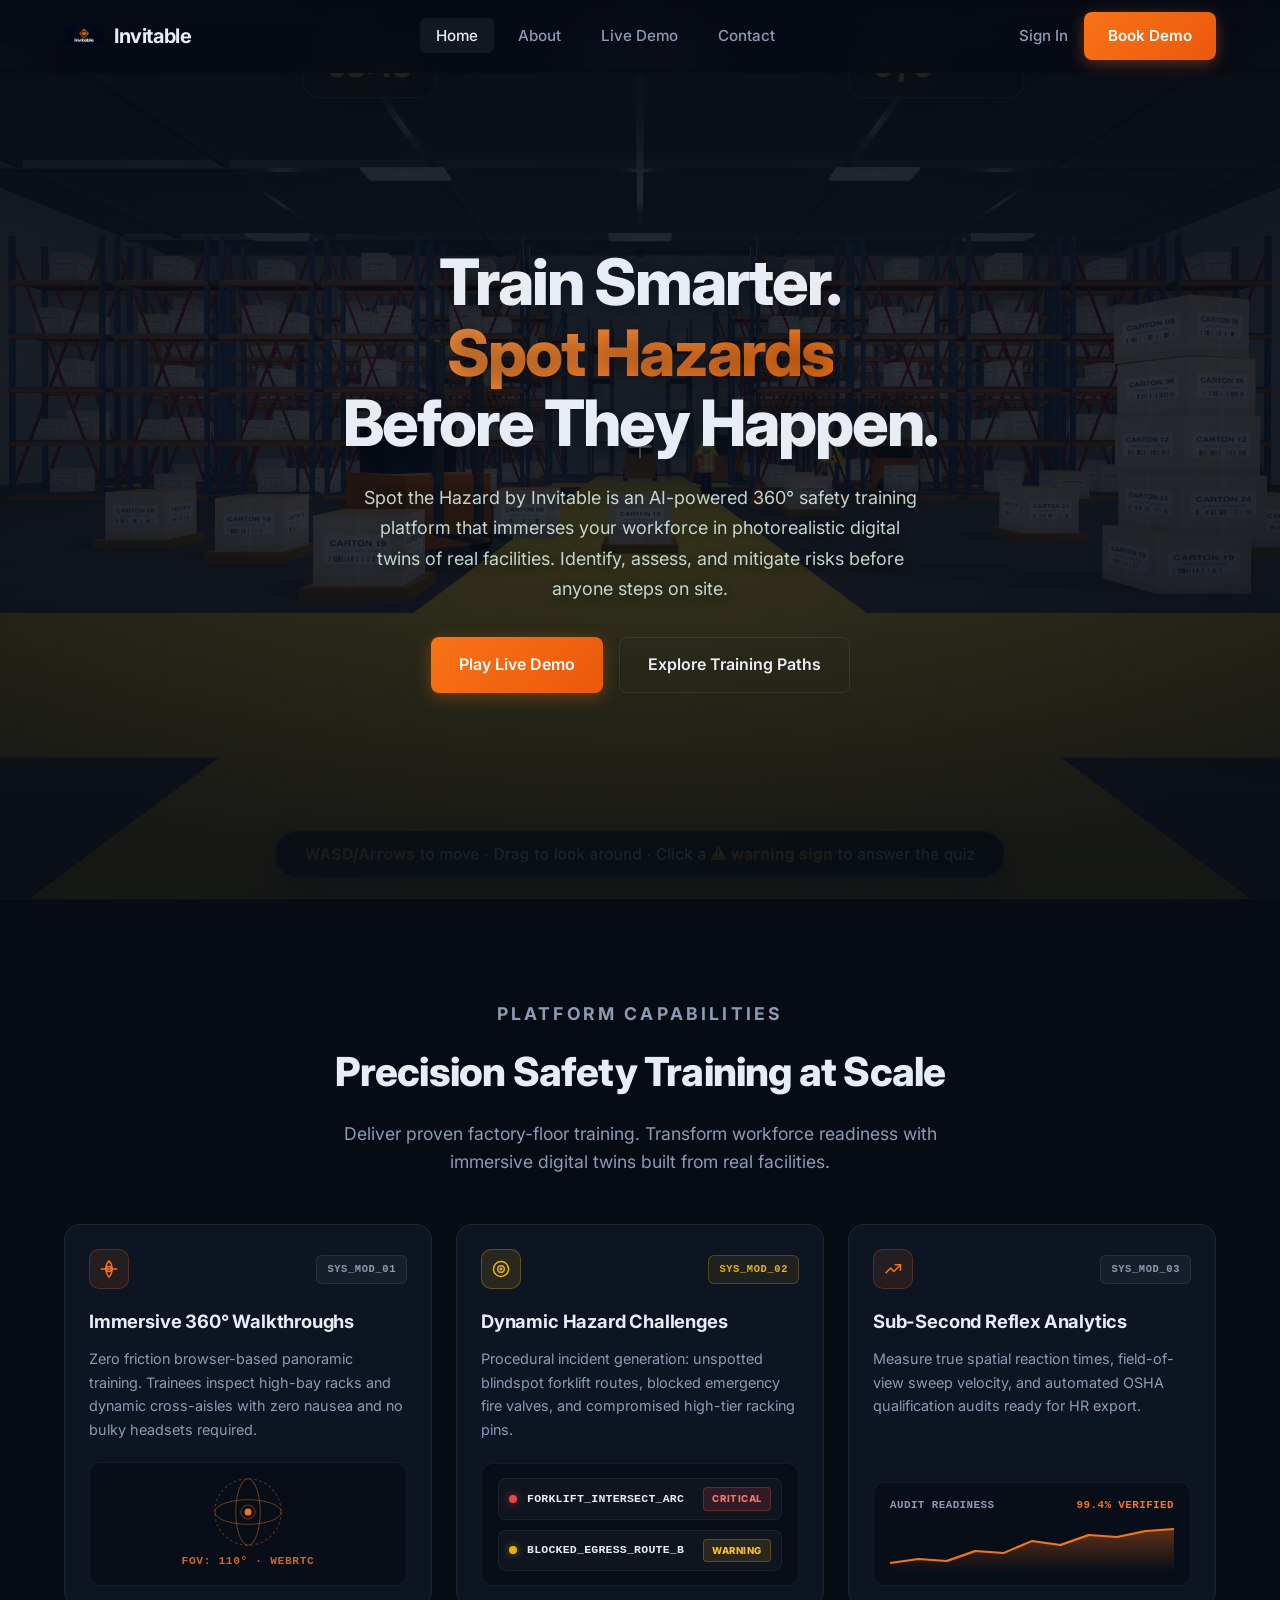
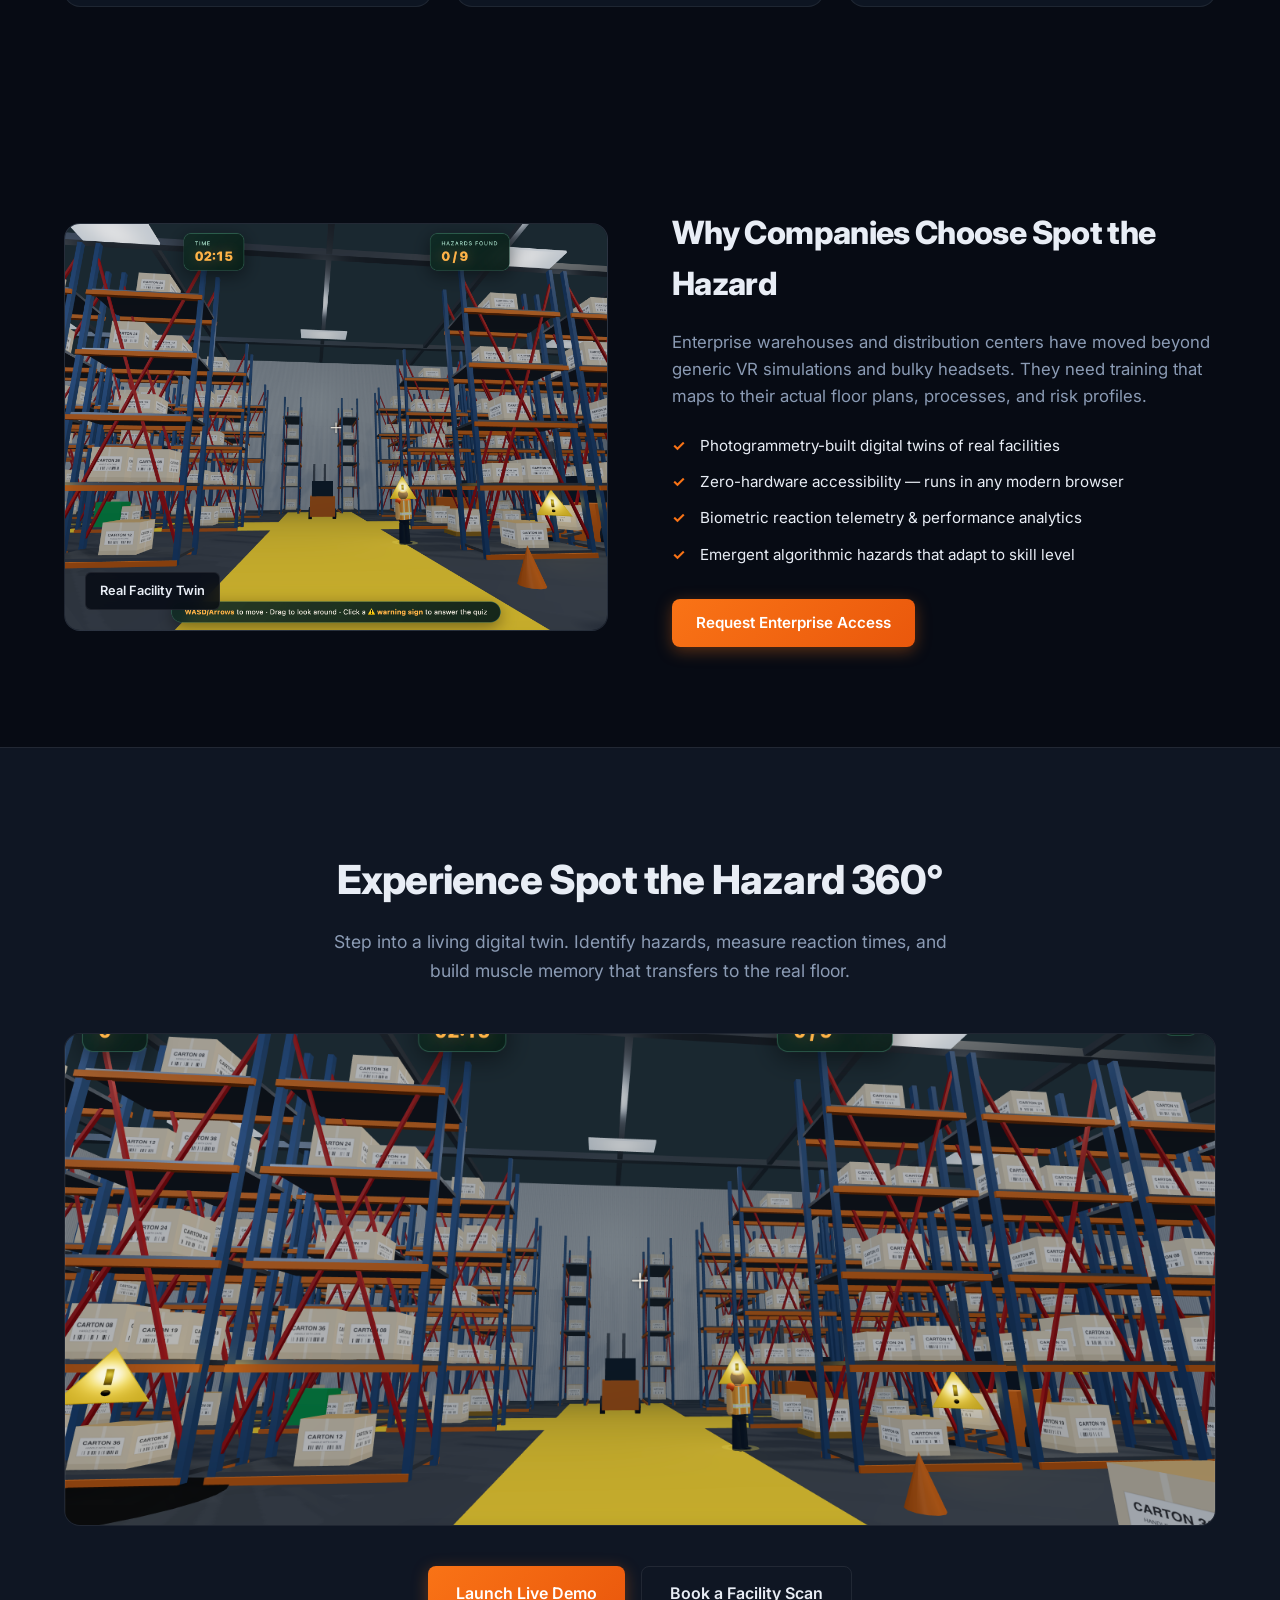
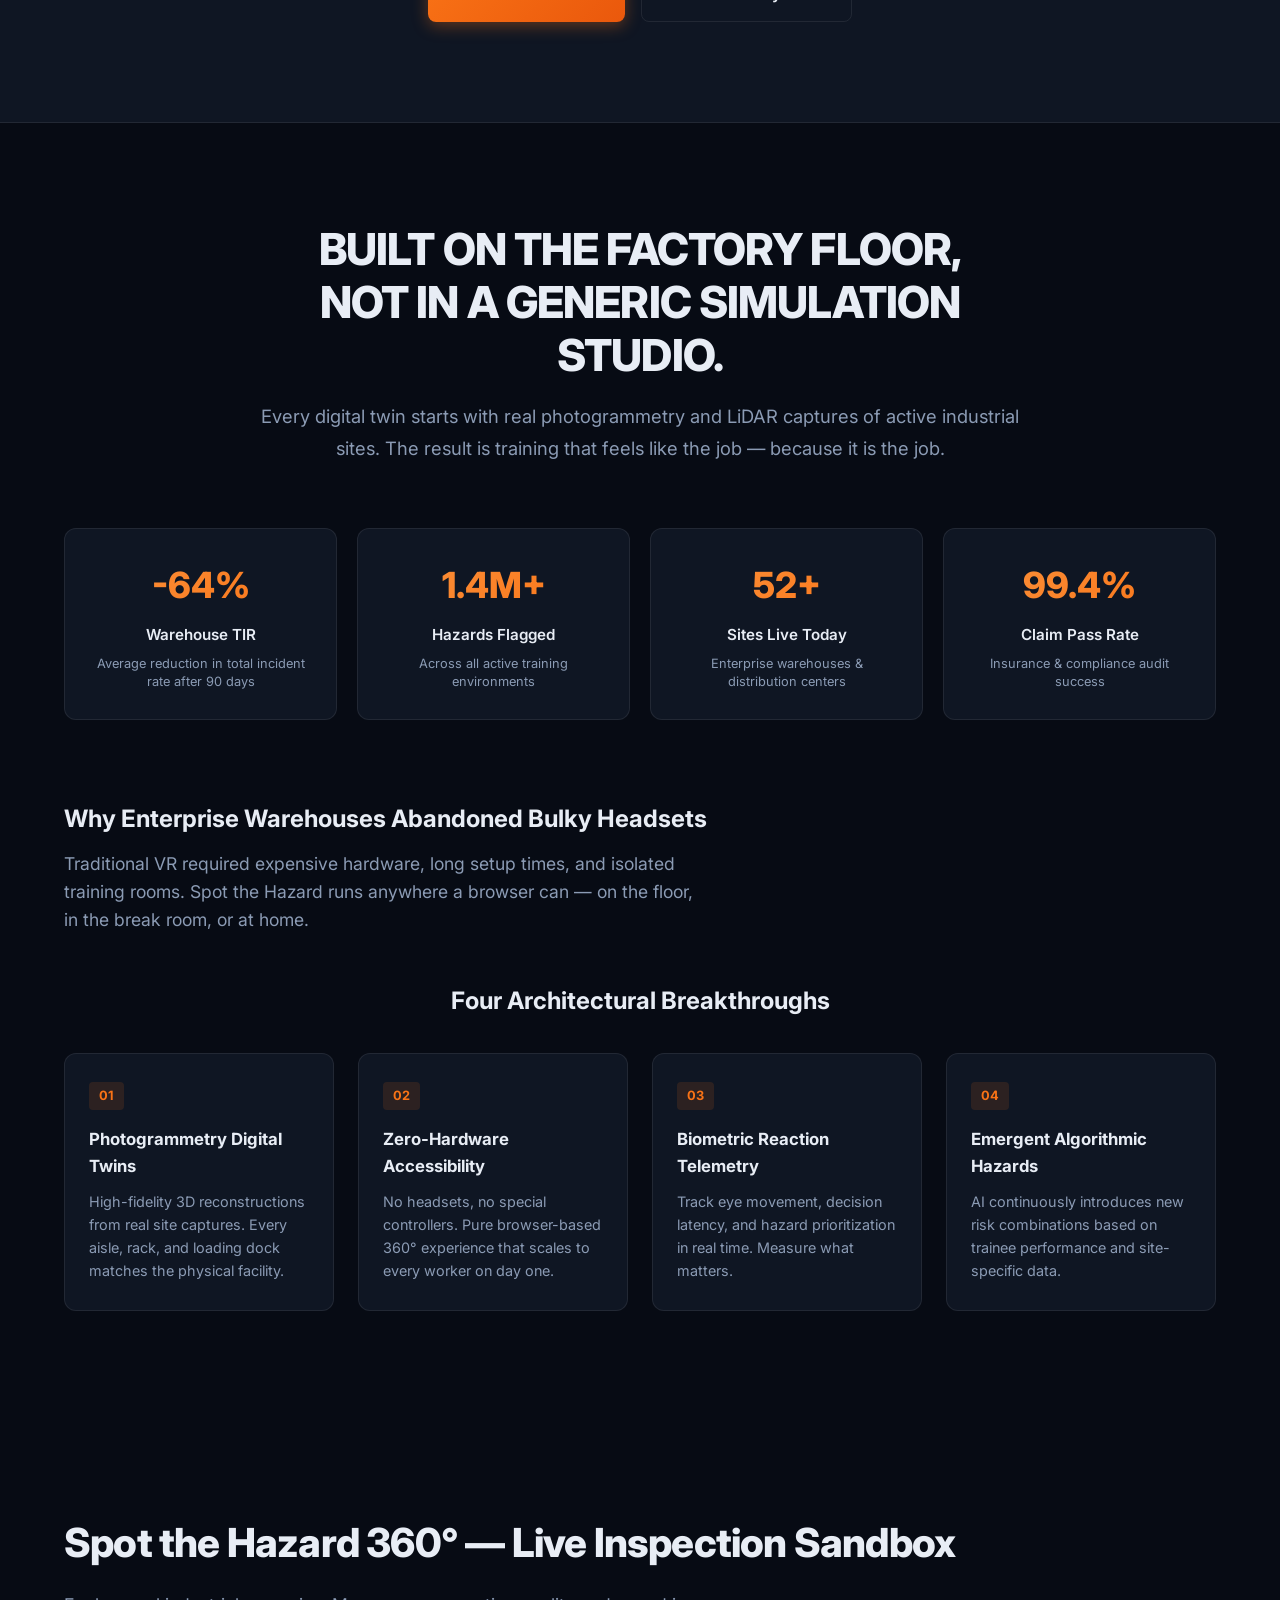
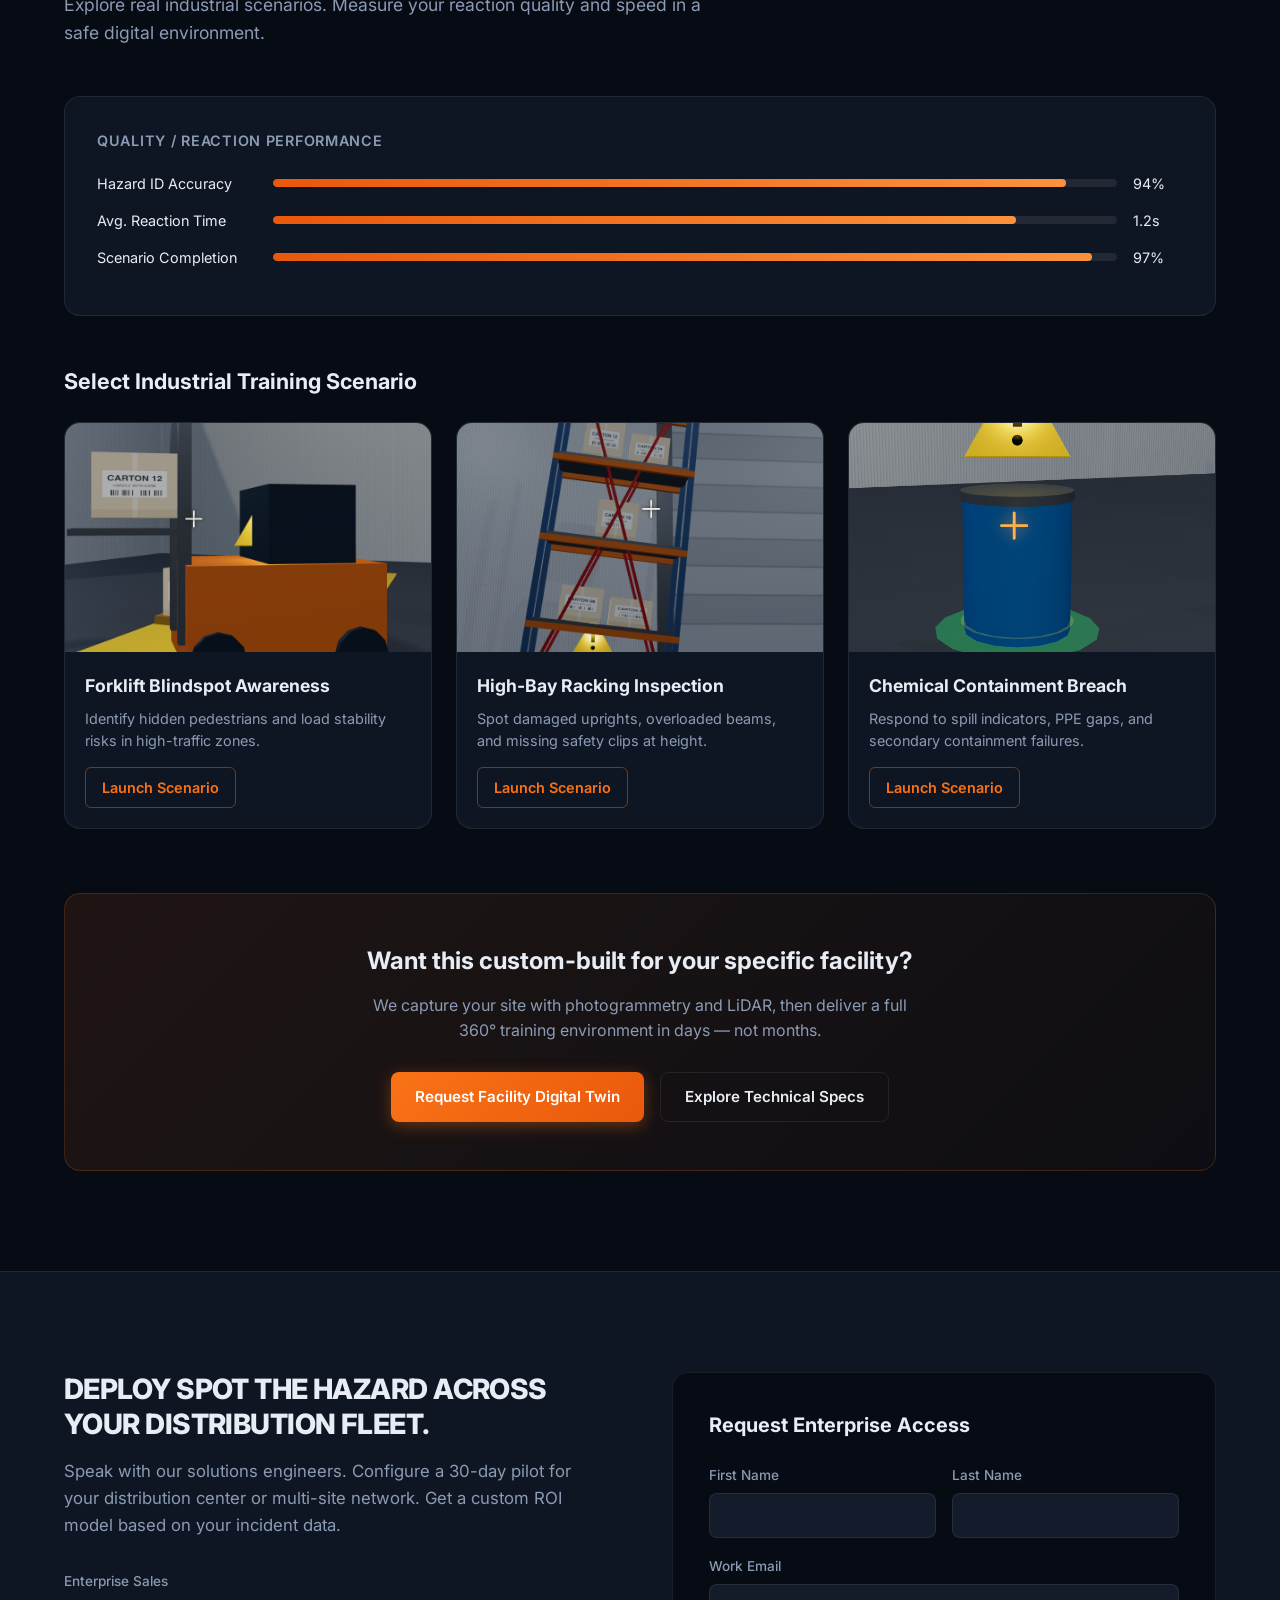
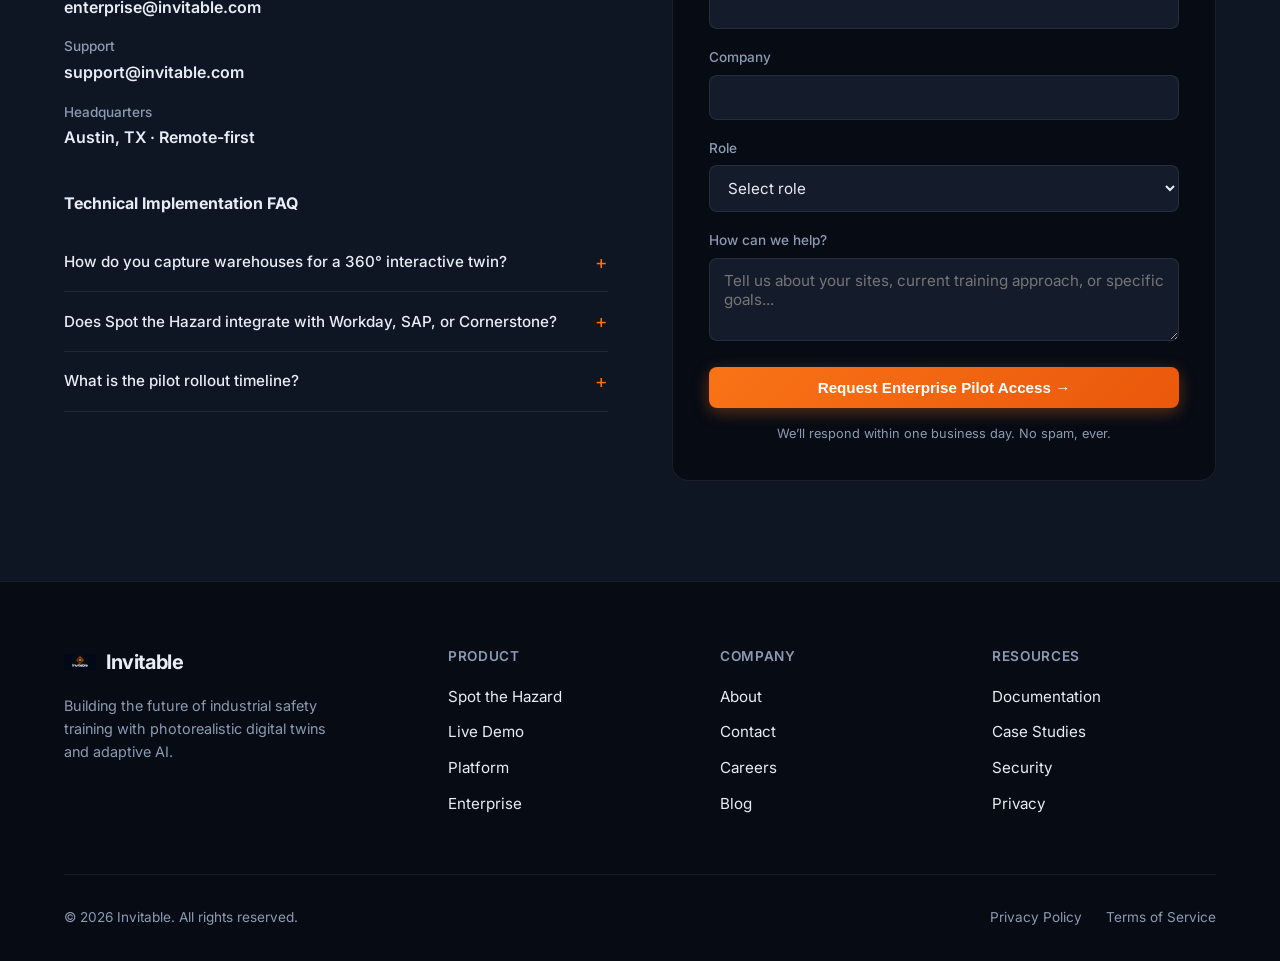
==== commit fe83f9a8: "Some Updates" ====
--- a/index.html
+++ b/index.html
@@ -36,6 +36,7 @@
   <!-- Hero Section -->
   <section id="home" class="hero">
     <div class="hero-bg"></div>
+    <div class="hero-overlay"></div>
     <div class="container hero-content">
       <div class="hero-text">
         <h1>Train Smarter.<br><span class="highlight">Spot Hazards</span><br>Before They Happen.</h1>
@@ -47,39 +48,95 @@
           <a href="#about" class="btn-secondary btn-lg">Explore Training Paths</a>
         </div>
       </div>
-      <div class="hero-visual">
-        <div class="hero-card">
-          <div class="hero-image-placeholder">
-            <img src="assets/hero-warehouse.png" alt="Interactive warehouse training scene from Spot the Hazard" class="section-img">
-          </div>
-        </div>
-      </div>
     </div>
   </section>
 
   <!-- Precision Training -->
   <section class="section precision">
     <div class="container">
-      <div class="section-header">
+      <div class="section-header center">
+        <p class="section-kicker">Platform Capabilities</p>
         <h2>Precision Safety Training at Scale</h2>
         <p>Deliver proven factory-floor training. Transform workforce readiness with immersive digital twins built from real facilities.</p>
       </div>
-      <div class="cards-grid three-col">
-        <div class="feature-card">
-          <div class="card-icon">360°</div>
+
+      <div class="sys-grid">
+        <article class="sys-card">
+          <div class="sys-card-top">
+            <div class="sys-icon">
+              <svg viewBox="0 0 24 24" fill="none" stroke="currentColor" stroke-width="1.8"><circle cx="12" cy="12" r="3"/><path d="M12 2a15 15 0 0 1 0 20M12 2a15 15 0 0 0 0 20M2 12h20"/></svg>
+            </div>
+            <span class="sys-mod">SYS_MOD_01</span>
+          </div>
           <h3>Immersive 360° Walkthroughs</h3>
-          <p>Photorealistic digital twins of your actual warehouses and plants. Train teams in environments that look and feel exactly like home base.</p>
-        </div>
-        <div class="feature-card">
-          <div class="card-icon">⚡</div>
+          <p>Zero friction browser-based panoramic training. Trainees inspect high-bay racks and dynamic cross-aisles with zero nausea and no bulky headsets required.</p>
+          <div class="sys-panel">
+            <div class="sys-sphere">
+              <svg viewBox="0 0 120 80" class="sphere-svg">
+                <ellipse cx="60" cy="40" rx="38" ry="38" fill="none" stroke="rgba(249,115,22,0.35)" stroke-width="1.2" stroke-dasharray="3 3"/>
+                <ellipse cx="60" cy="40" rx="38" ry="14" fill="none" stroke="rgba(249,115,22,0.5)" stroke-width="1"/>
+                <ellipse cx="60" cy="40" rx="14" ry="38" fill="none" stroke="rgba(249,115,22,0.5)" stroke-width="1"/>
+                <circle cx="60" cy="40" r="4" fill="#f97316"/>
+                <circle cx="60" cy="40" r="8" fill="none" stroke="#f97316" stroke-width="1" opacity="0.5"/>
+              </svg>
+              <span class="sys-panel-label">FOV: 110° · WEBRTC</span>
+            </div>
+          </div>
+        </article>
+
+        <article class="sys-card">
+          <div class="sys-card-top">
+            <div class="sys-icon accent">
+              <svg viewBox="0 0 24 24" fill="none" stroke="currentColor" stroke-width="1.8"><circle cx="12" cy="12" r="9"/><circle cx="12" cy="12" r="4"/><circle cx="12" cy="12" r="1" fill="currentColor"/></svg>
+            </div>
+            <span class="sys-mod accent">SYS_MOD_02</span>
+          </div>
           <h3>Dynamic Hazard Challenges</h3>
-          <p>AI-generated emergent risks that evolve with each session. Keep trainees sharp with scenarios that never feel repetitive.</p>
-        </div>
-        <div class="feature-card">
-          <div class="card-icon">📈</div>
-          <h3>Scale-Ready Platform</h3>
-          <p>Deploy across hundreds of sites instantly. No bulky headsets, no special hardware — just a browser and a commitment to safety.</p>
-        </div>
+          <p>Procedural incident generation: unspotted blindspot forklift routes, blocked emergency fire valves, and compromised high-tier racking pins.</p>
+          <div class="sys-panel">
+            <div class="sys-alerts">
+              <div class="sys-alert">
+                <span class="sys-dot critical"></span>
+                <span class="sys-alert-code">FORKLIFT_INTERSECT_ARC</span>
+                <span class="sys-badge critical">CRITICAL</span>
+              </div>
+              <div class="sys-alert">
+                <span class="sys-dot warning"></span>
+                <span class="sys-alert-code">BLOCKED_EGRESS_ROUTE_B</span>
+                <span class="sys-badge warning">WARNING</span>
+              </div>
+            </div>
+          </div>
+        </article>
+
+        <article class="sys-card">
+          <div class="sys-card-top">
+            <div class="sys-icon">
+              <svg viewBox="0 0 24 24" fill="none" stroke="currentColor" stroke-width="1.8"><path d="M3 17l6-6 4 4 8-8"/><path d="M14 7h7v7"/></svg>
+            </div>
+            <span class="sys-mod">SYS_MOD_03</span>
+          </div>
+          <h3>Sub-Second Reflex Analytics</h3>
+          <p>Measure true spatial reaction times, field-of-view sweep velocity, and automated OSHA qualification audits ready for HR export.</p>
+          <div class="sys-panel">
+            <div class="sys-chart">
+              <div class="sys-chart-head">
+                <span>AUDIT READINESS</span>
+                <span class="sys-chart-val">99.4% VERIFIED</span>
+              </div>
+              <svg viewBox="0 0 200 48" class="chart-svg" preserveAspectRatio="none">
+                <defs>
+                  <linearGradient id="chartFill" x1="0" y1="0" x2="0" y2="1">
+                    <stop offset="0%" stop-color="#f97316" stop-opacity="0.35"/>
+                    <stop offset="100%" stop-color="#f97316" stop-opacity="0"/>
+                  </linearGradient>
+                </defs>
+                <path d="M0,40 L20,36 L40,38 L60,28 L80,30 L100,18 L120,22 L140,12 L160,14 L180,8 L200,6 L200,48 L0,48 Z" fill="url(#chartFill)"/>
+                <path d="M0,40 L20,36 L40,38 L60,28 L80,30 L100,18 L120,22 L140,12 L160,14 L180,8 L200,6" fill="none" stroke="#f97316" stroke-width="2" stroke-linecap="round" stroke-linejoin="round"/>
+              </svg>
+            </div>
+          </div>
+        </article>
       </div>
     </div>
   </section>
--- a/styles.css
+++ b/styles.css
@@ -240,6 +240,7 @@
   min-height: 100vh;
   display: flex;
   align-items: center;
+  justify-content: center;
   padding: 120px 0 80px;
   overflow: hidden;
 }
@@ -247,27 +248,48 @@
 .hero-bg {
   position: absolute;
   inset: 0;
-  background: 
-    radial-gradient(ellipse 80% 60% at 70% 40%, rgba(249, 115, 22, 0.12) 0%, transparent 60%),
-    radial-gradient(ellipse 50% 40% at 20% 80%, rgba(59, 130, 246, 0.08) 0%, transparent 50%);
+  background:
+    url("assets/hero-warehouse.png") center center / cover no-repeat;
   pointer-events: none;
+  z-index: 0;
+}
+
+.hero-overlay {
+  position: absolute;
+  inset: 0;
+  background:
+    linear-gradient(180deg, rgba(7, 11, 20, 0.72) 0%, rgba(7, 11, 20, 0.55) 40%, rgba(7, 11, 20, 0.78) 100%),
+    radial-gradient(ellipse 70% 50% at 50% 50%, rgba(7, 11, 20, 0.25) 0%, rgba(7, 11, 20, 0.65) 100%);
+  pointer-events: none;
+  z-index: 1;
 }
 
 .hero-content {
-  display: grid;
-  grid-template-columns: 1.1fr 0.9fr;
-  gap: 48px;
-  align-items: center;
+  display: flex;
+  flex-direction: column;
+  align-items: center;
+  justify-content: center;
+  text-align: center;
   position: relative;
-  z-index: 1;
+  z-index: 2;
+  max-width: 820px;
+  margin: 0 auto;
+}
+
+.hero-text {
+  display: flex;
+  flex-direction: column;
+  align-items: center;
+  text-align: center;
 }
 
 .hero-text h1 {
-  font-size: clamp(2.5rem, 5vw, 3.75rem);
+  font-size: clamp(2.5rem, 5.5vw, 4rem);
   font-weight: 800;
   line-height: 1.1;
   letter-spacing: -0.03em;
   margin-bottom: 24px;
+  text-shadow: 0 2px 24px rgba(0, 0, 0, 0.45);
 }
 
 .highlight {
@@ -279,54 +301,18 @@
 
 .hero-desc {
   font-size: 1.125rem;
-  color: var(--text-muted);
-  max-width: 520px;
-  margin-bottom: 32px;
+  color: rgba(207, 230, 219, 0.92);
+  max-width: 560px;
+  margin: 0 auto 32px;
   line-height: 1.7;
+  text-shadow: 0 1px 12px rgba(0, 0, 0, 0.4);
 }
 
 .hero-btns {
   display: flex;
   flex-wrap: wrap;
   gap: 16px;
-}
-
-.hero-visual {
-  position: relative;
-}
-
-.hero-card {
-  background: var(--bg-card);
-  border: 1px solid var(--border);
-  border-radius: var(--radius-lg);
-  overflow: hidden;
-  box-shadow: var(--shadow);
-}
-
-.hero-image-placeholder {
-  aspect-ratio: 16 / 11;
-  background: linear-gradient(145deg, #1a2332 0%, #0d1420 100%);
-  position: relative;
-  overflow: hidden;
-}
-
-.hero-image-placeholder .section-img {
-  width: 100%;
-  height: 100%;
-  object-fit: cover;
-  display: block;
-}
-
-.scene-overlay {
-  position: absolute;
-  inset: 0;
-  display: flex;
-  flex-direction: column;
-  align-items: flex-end;
-  justify-content: space-between;
-  padding: 20px 24px;
-  pointer-events: none;
-  background: linear-gradient(to top, rgba(7,11,20,0.55) 0%, transparent 45%);
+  justify-content: center;
 }
 
 .scene-overlay {
@@ -440,6 +426,229 @@
   color: var(--text-muted);
   font-size: 0.95rem;
   line-height: 1.65;
+}
+
+/* ===== Precision section — systems-style cards ===== */
+.section-kicker {
+  display: inline-block;
+  font-size: 0.75rem;
+  font-weight: 700;
+  letter-spacing: 0.18em;
+  text-transform: uppercase;
+  color: var(--orange);
+  margin-bottom: 12px !important;
+}
+
+.sys-grid {
+  display: grid;
+  grid-template-columns: repeat(3, 1fr);
+  gap: 24px;
+  align-items: stretch;
+}
+
+.sys-card {
+  background: rgba(15, 23, 36, 0.92);
+  border: 1px solid rgba(255, 255, 255, 0.07);
+  border-radius: 16px;
+  padding: 24px 24px 20px;
+  display: flex;
+  flex-direction: column;
+  transition: border-color 0.25s, transform 0.25s, box-shadow 0.25s;
+}
+
+.sys-card:hover {
+  border-color: rgba(249, 115, 22, 0.3);
+  transform: translateY(-4px);
+  box-shadow: 0 16px 40px rgba(0, 0, 0, 0.35);
+}
+
+.sys-card-top {
+  display: flex;
+  align-items: center;
+  justify-content: space-between;
+  margin-bottom: 18px;
+}
+
+.sys-icon {
+  width: 40px;
+  height: 40px;
+  border-radius: 10px;
+  background: rgba(249, 115, 22, 0.1);
+  border: 1px solid rgba(249, 115, 22, 0.22);
+  display: flex;
+  align-items: center;
+  justify-content: center;
+  color: var(--orange);
+}
+
+.sys-icon svg {
+  width: 20px;
+  height: 20px;
+}
+
+.sys-icon.accent {
+  background: rgba(234, 179, 8, 0.12);
+  border-color: rgba(234, 179, 8, 0.3);
+  color: #eab308;
+}
+
+.sys-mod {
+  font-size: 0.65rem;
+  font-weight: 700;
+  letter-spacing: 0.06em;
+  color: var(--text-muted);
+  background: rgba(255, 255, 255, 0.04);
+  border: 1px solid rgba(255, 255, 255, 0.08);
+  padding: 5px 10px;
+  border-radius: 6px;
+  font-family: ui-monospace, SFMono-Regular, Menlo, Monaco, Consolas, monospace;
+}
+
+.sys-mod.accent {
+  color: #eab308;
+  border-color: rgba(234, 179, 8, 0.25);
+  background: rgba(234, 179, 8, 0.08);
+}
+
+.sys-card h3 {
+  font-size: 1.15rem;
+  font-weight: 700;
+  margin-bottom: 10px;
+  letter-spacing: -0.01em;
+}
+
+.sys-card > p {
+  color: var(--text-muted);
+  font-size: 0.9rem;
+  line-height: 1.65;
+  margin-bottom: 20px;
+  flex: 1;
+}
+
+.sys-panel {
+  background: rgba(7, 11, 20, 0.65);
+  border: 1px solid rgba(255, 255, 255, 0.05);
+  border-radius: 12px;
+  padding: 14px 16px;
+  margin-top: auto;
+}
+
+/* Sphere / FOV visual */
+.sys-sphere {
+  display: flex;
+  flex-direction: column;
+  align-items: center;
+  gap: 6px;
+}
+
+.sphere-svg {
+  width: 100%;
+  max-width: 140px;
+  height: 70px;
+}
+
+.sys-panel-label {
+  font-size: 0.7rem;
+  font-weight: 600;
+  letter-spacing: 0.06em;
+  color: rgba(249, 115, 22, 0.85);
+  font-family: ui-monospace, SFMono-Regular, Menlo, Monaco, Consolas, monospace;
+}
+
+/* Alert rows */
+.sys-alerts {
+  display: flex;
+  flex-direction: column;
+  gap: 10px;
+}
+
+.sys-alert {
+  display: flex;
+  align-items: center;
+  gap: 10px;
+  background: rgba(255, 255, 255, 0.03);
+  border: 1px solid rgba(255, 255, 255, 0.05);
+  border-radius: 8px;
+  padding: 8px 10px;
+}
+
+.sys-dot {
+  width: 8px;
+  height: 8px;
+  border-radius: 50%;
+  flex-shrink: 0;
+}
+
+.sys-dot.critical {
+  background: #ef4444;
+  box-shadow: 0 0 8px rgba(239, 68, 68, 0.6);
+}
+
+.sys-dot.warning {
+  background: #eab308;
+  box-shadow: 0 0 8px rgba(234, 179, 8, 0.5);
+}
+
+.sys-alert-code {
+  flex: 1;
+  font-size: 0.72rem;
+  font-weight: 600;
+  letter-spacing: 0.02em;
+  color: var(--text);
+  font-family: ui-monospace, SFMono-Regular, Menlo, Monaco, Consolas, monospace;
+  white-space: nowrap;
+  overflow: hidden;
+  text-overflow: ellipsis;
+}
+
+.sys-badge {
+  font-size: 0.6rem;
+  font-weight: 800;
+  letter-spacing: 0.06em;
+  padding: 3px 8px;
+  border-radius: 4px;
+  flex-shrink: 0;
+}
+
+.sys-badge.critical {
+  background: rgba(239, 68, 68, 0.15);
+  color: #f87171;
+  border: 1px solid rgba(239, 68, 68, 0.3);
+}
+
+.sys-badge.warning {
+  background: rgba(234, 179, 8, 0.12);
+  color: #fbbf24;
+  border: 1px solid rgba(234, 179, 8, 0.28);
+}
+
+/* Chart panel */
+.sys-chart {
+  display: flex;
+  flex-direction: column;
+  gap: 8px;
+}
+
+.sys-chart-head {
+  display: flex;
+  justify-content: space-between;
+  align-items: center;
+  font-size: 0.68rem;
+  font-weight: 600;
+  letter-spacing: 0.04em;
+  color: var(--text-muted);
+  font-family: ui-monospace, SFMono-Regular, Menlo, Monaco, Consolas, monospace;
+}
+
+.sys-chart-val {
+  color: var(--orange);
+  font-weight: 700;
+}
+
+.chart-svg {
+  width: 100%;
+  height: 48px;
+  display: block;
 }
 
 /* ===== Why Choose ===== */
@@ -466,9 +675,6 @@
   display: block;
 }
 
-.warehouse-2 {
-  /* image provided via <img> */
-}
 
 .badge {
   position: absolute;
@@ -1042,12 +1248,12 @@
 /* ===== Responsive ===== */
 @media (max-width: 1024px) {
   .hero-content {
+    max-width: 640px;
+  }
+
+  .sys-grid {
     grid-template-columns: 1fr;
-    gap: 40px;
-  }
-
-  .hero-visual {
-    max-width: 560px;
+    max-width: 420px;
     margin: 0 auto;
   }
 
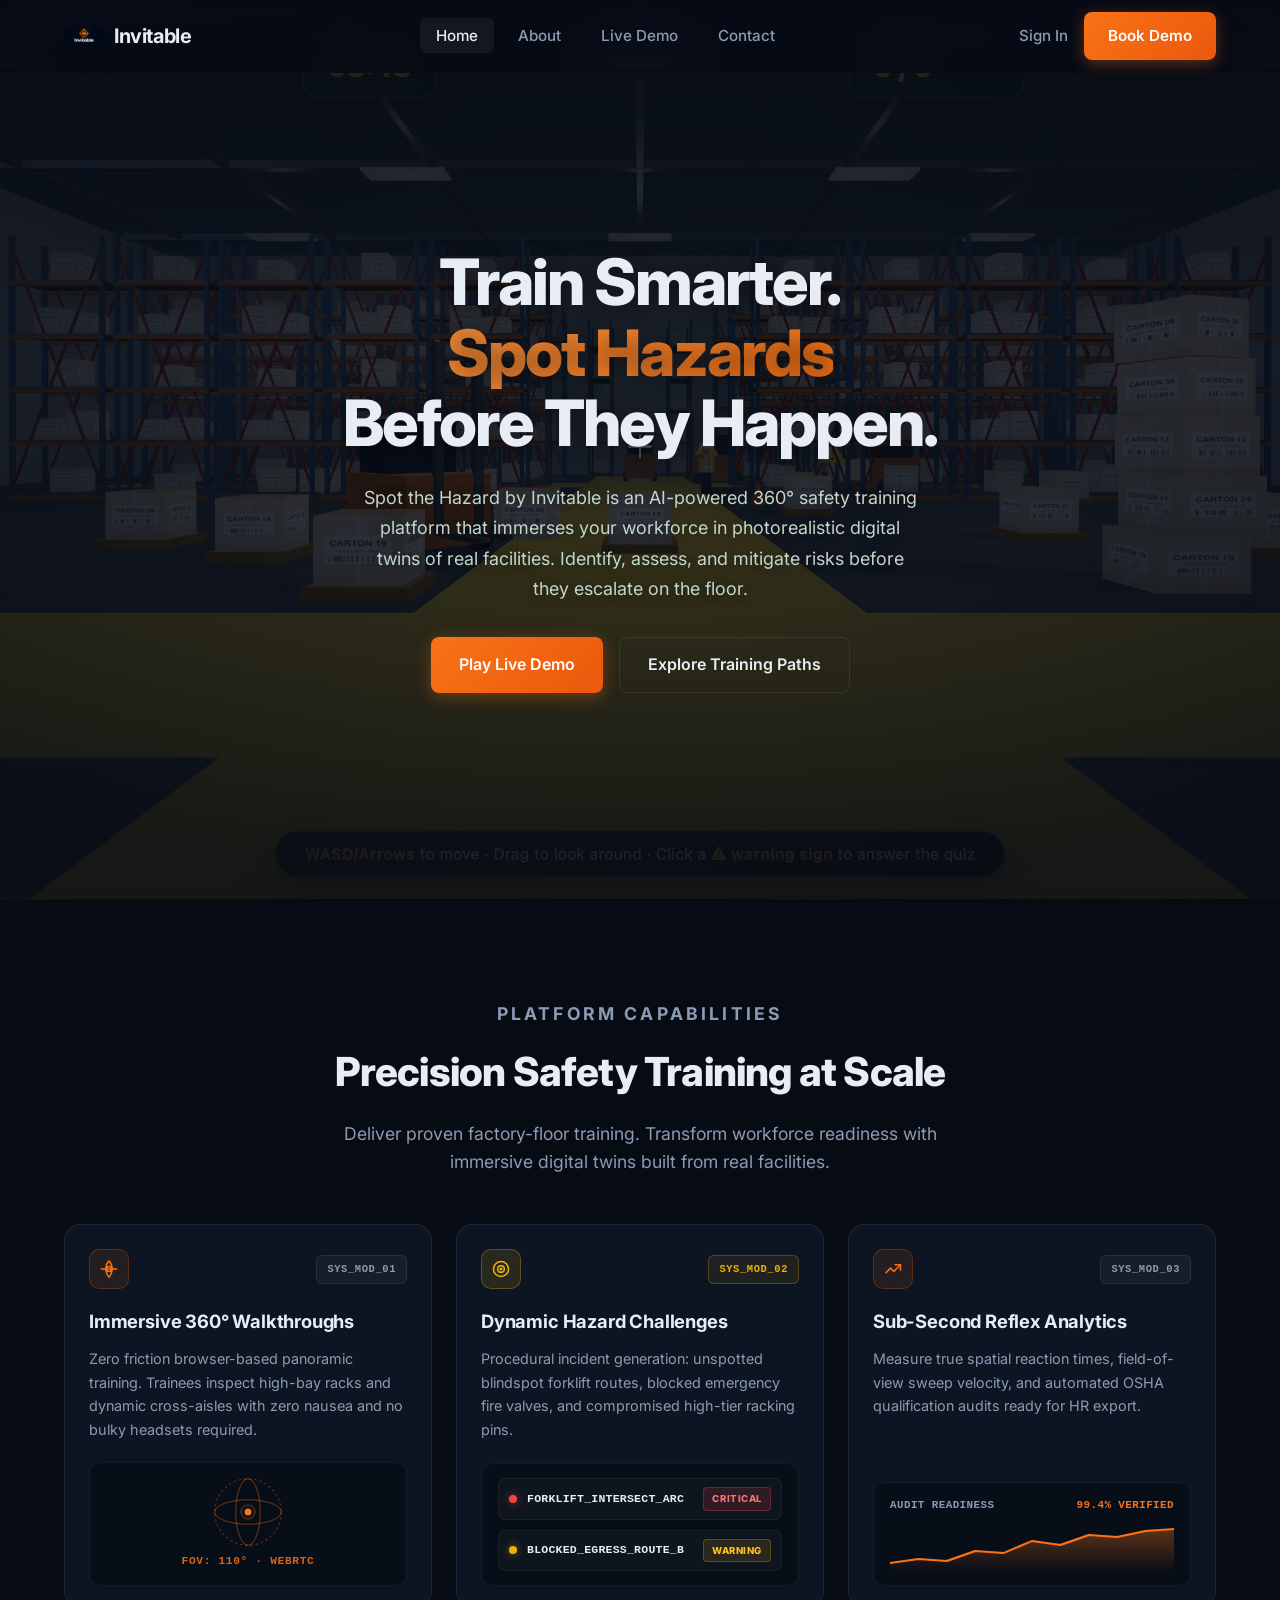
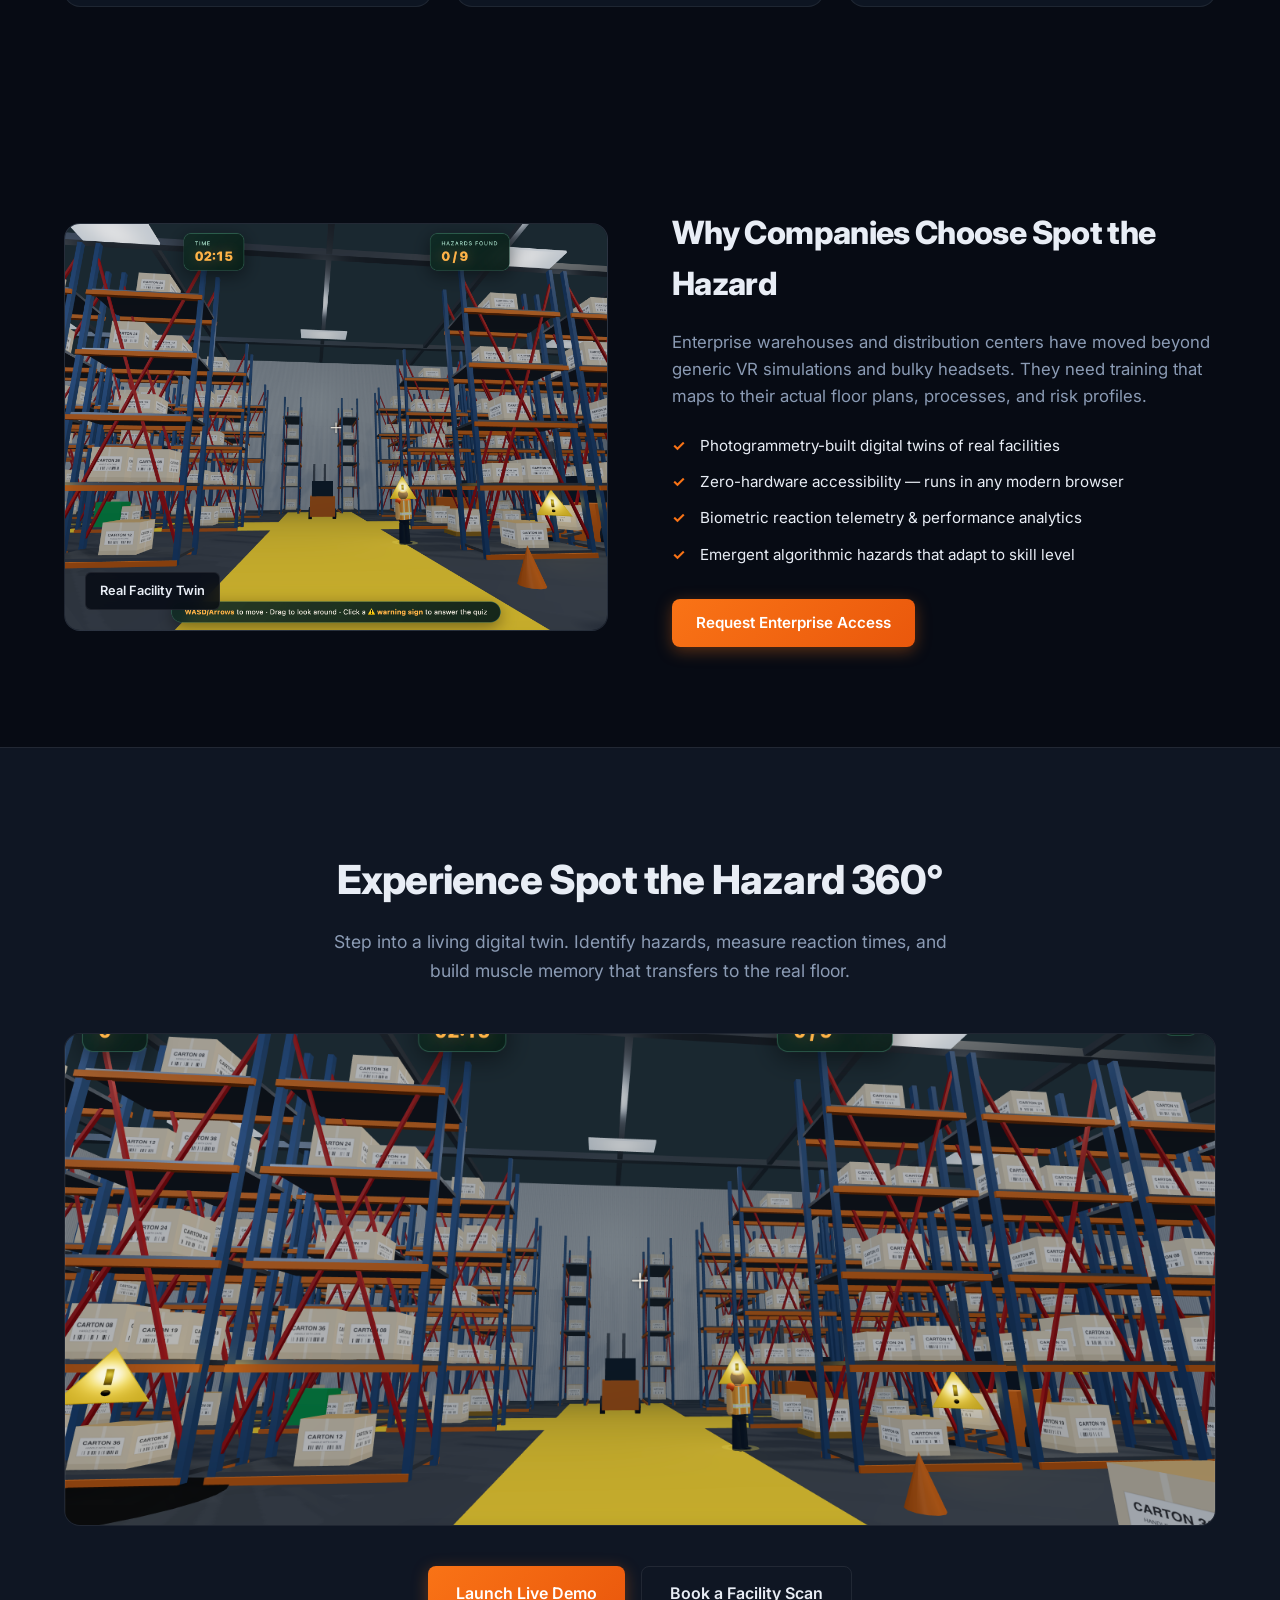
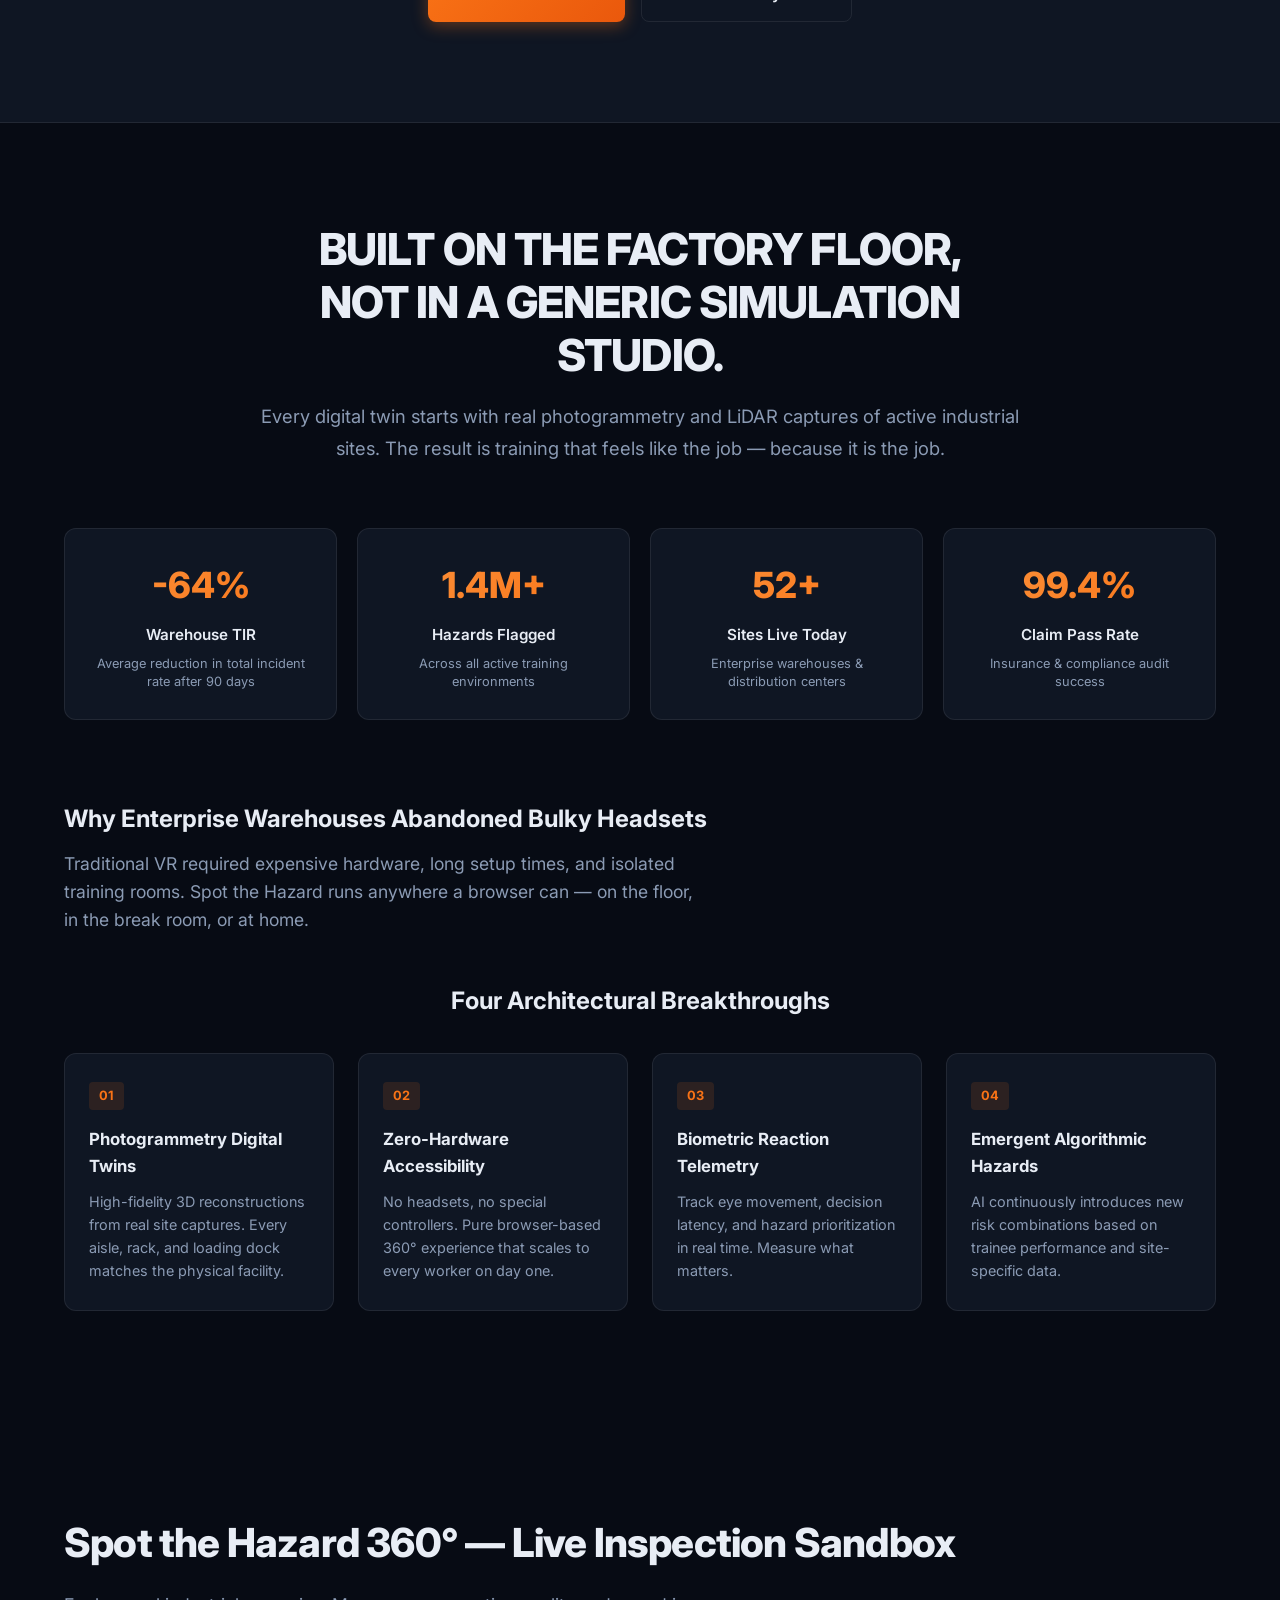
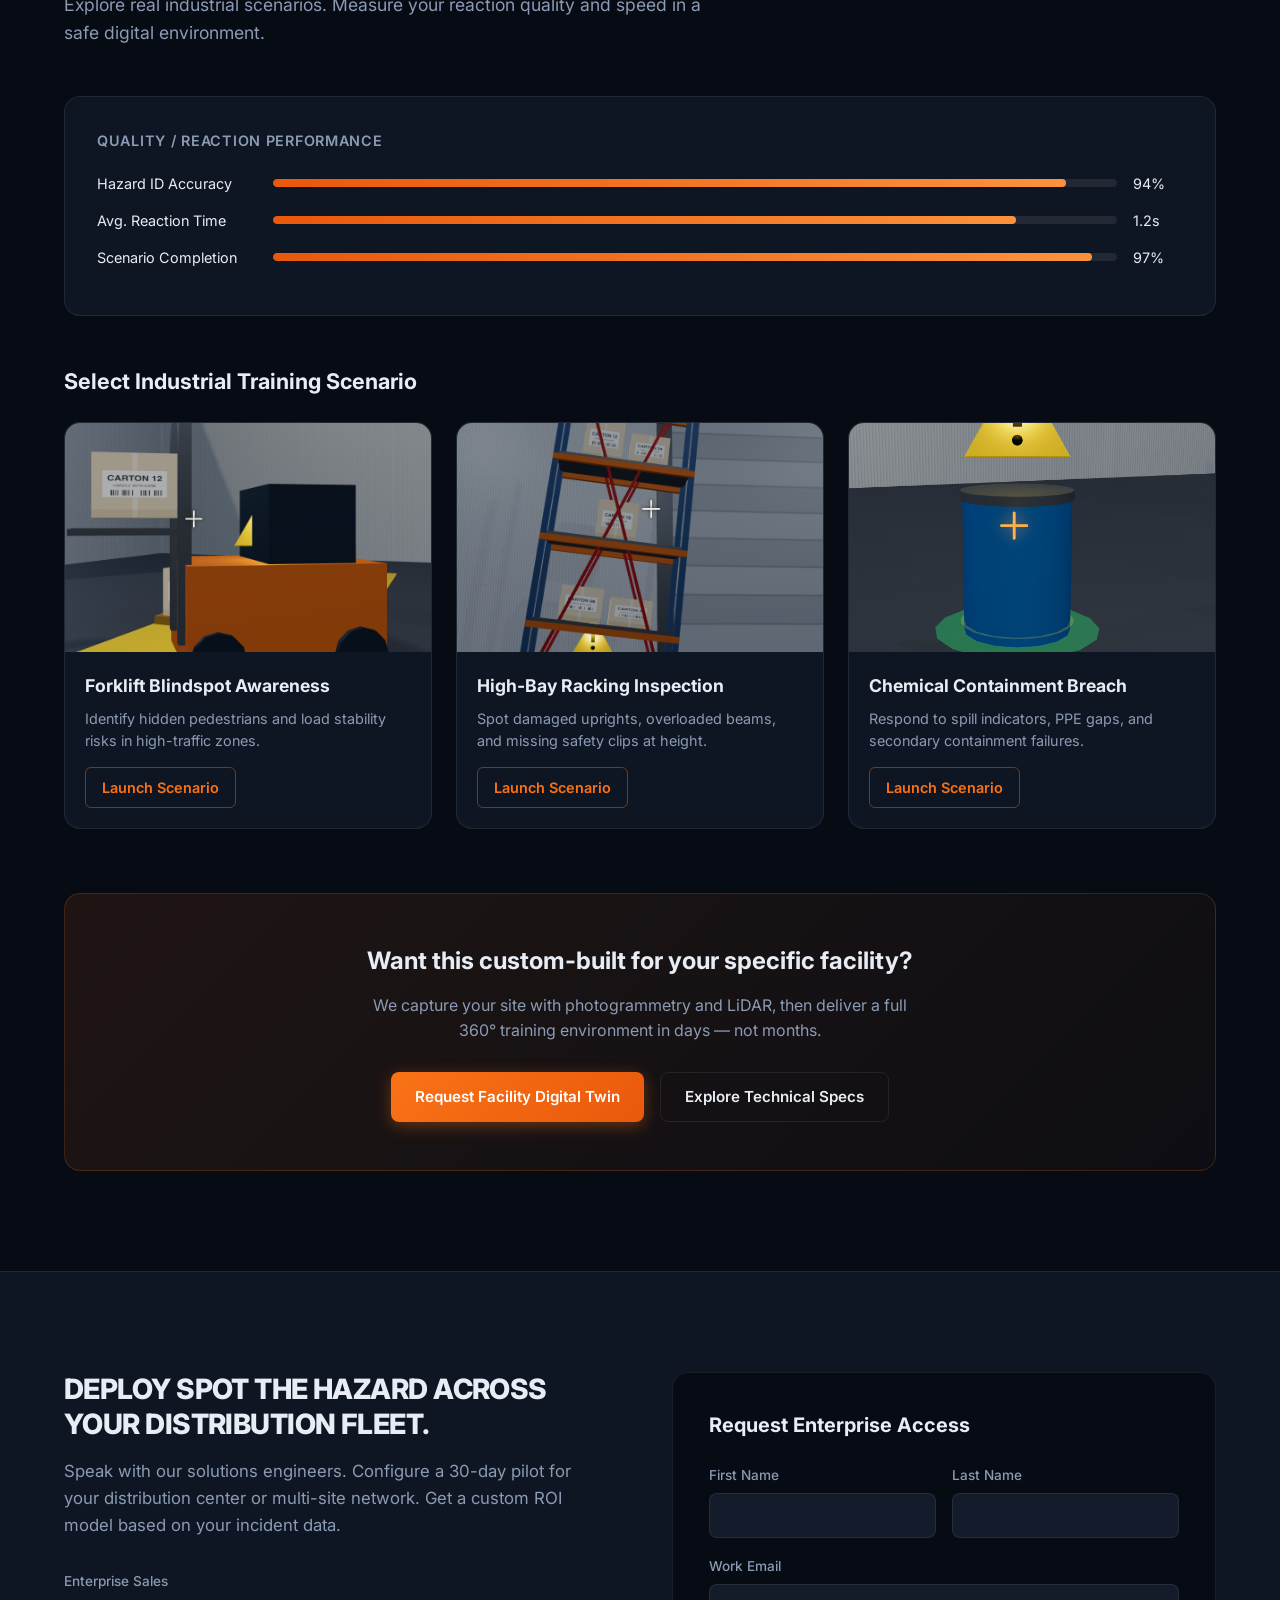
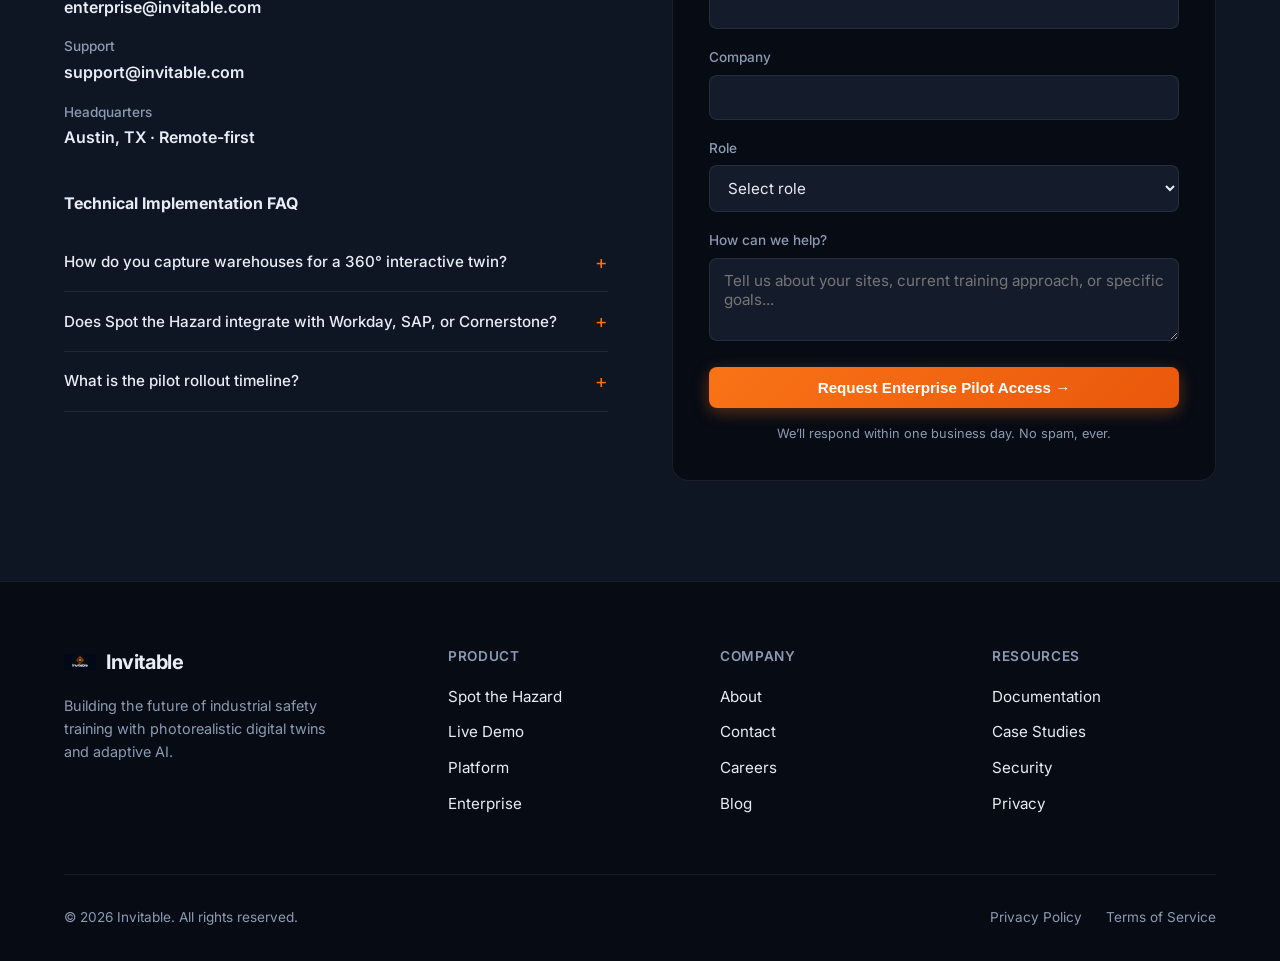
==== commit 24d73e66: "Fix invalid hash-link JavaScript causing selector errors on placeholder '#' links and guard the smoo" ====
--- a/index.html
+++ b/index.html
@@ -41,7 +41,7 @@
       <div class="hero-text">
         <h1>Train Smarter.<br><span class="highlight">Spot Hazards</span><br>Before They Happen.</h1>
         <p class="hero-desc">
-          Spot the Hazard by Invitable is an AI-powered 360° safety training platform that immerses your workforce in photorealistic digital twins of real facilities. Identify, assess, and mitigate risks before anyone steps on site.
+          Spot the Hazard by Invitable is an AI-powered 360° safety training platform that immerses your workforce in photorealistic digital twins of real facilities. Identify, assess, and mitigate risks before they escalate on the floor.
         </p>
         <div class="hero-btns">
           <a href="spot_the_hazard.html" class="btn-primary btn-lg" target="_blank" rel="noopener">Play Live Demo</a>
@@ -314,7 +314,7 @@
         <div class="contact-info">
           <h2>DEPLOY SPOT THE HAZARD ACROSS YOUR DISTRIBUTION FLEET.</h2>
           <p>Speak with our solutions engineers. Configure a 30-day pilot for your distribution center or multi-site network. Get a custom ROI model based on your incident data.</p>
-          
+
           <div class="contact-details">
             <div class="detail">
               <strong>Enterprise Sales</strong>
@@ -374,7 +374,7 @@
                 <option value="">Select role</option>
                 <option>Safety Director / EHS</option>
                 <option>Operations / Warehouse Manager</option>
-                <option>Learning & Development</option>
+                <option>Learning &amp; Development</option>
                 <option>VP / C-Level</option>
                 <option>Other</option>
               </select>
@@ -444,14 +444,25 @@
     // Smooth scroll & active nav
     document.querySelectorAll('a[href^="#"]').forEach(anchor => {
       anchor.addEventListener('click', function (e) {
+        const href = this.getAttribute('href');
+
+        // Ignore placeholder hashes like "#" so we don't call querySelector("#")
+        if (!href || href === '#') {
+          e.preventDefault();
+          document.querySelector('.nav-links')?.classList.remove('open');
+          document.querySelector('.nav-actions')?.classList.remove('open');
+          return;
+        }
+
         e.preventDefault();
-        const target = document.querySelector(this.getAttribute('href'));
+        const target = document.querySelector(href);
         if (target) {
           target.scrollIntoView({ behavior: 'smooth', block: 'start' });
         }
+
         // Close mobile menu
-        document.querySelector('.nav-links').classList.remove('open');
-        document.querySelector('.nav-actions').classList.remove('open');
+        document.querySelector('.nav-links')?.classList.remove('open');
+        document.querySelector('.nav-actions')?.classList.remove('open');
       });
     });
 
@@ -463,7 +474,7 @@
       let current = '';
       sections.forEach(section => {
         const sectionTop = section.offsetTop - 100;
-        if (scrollY >= sectionTop) {
+        if (window.scrollY >= sectionTop) {
           current = section.getAttribute('id');
         }
       });
